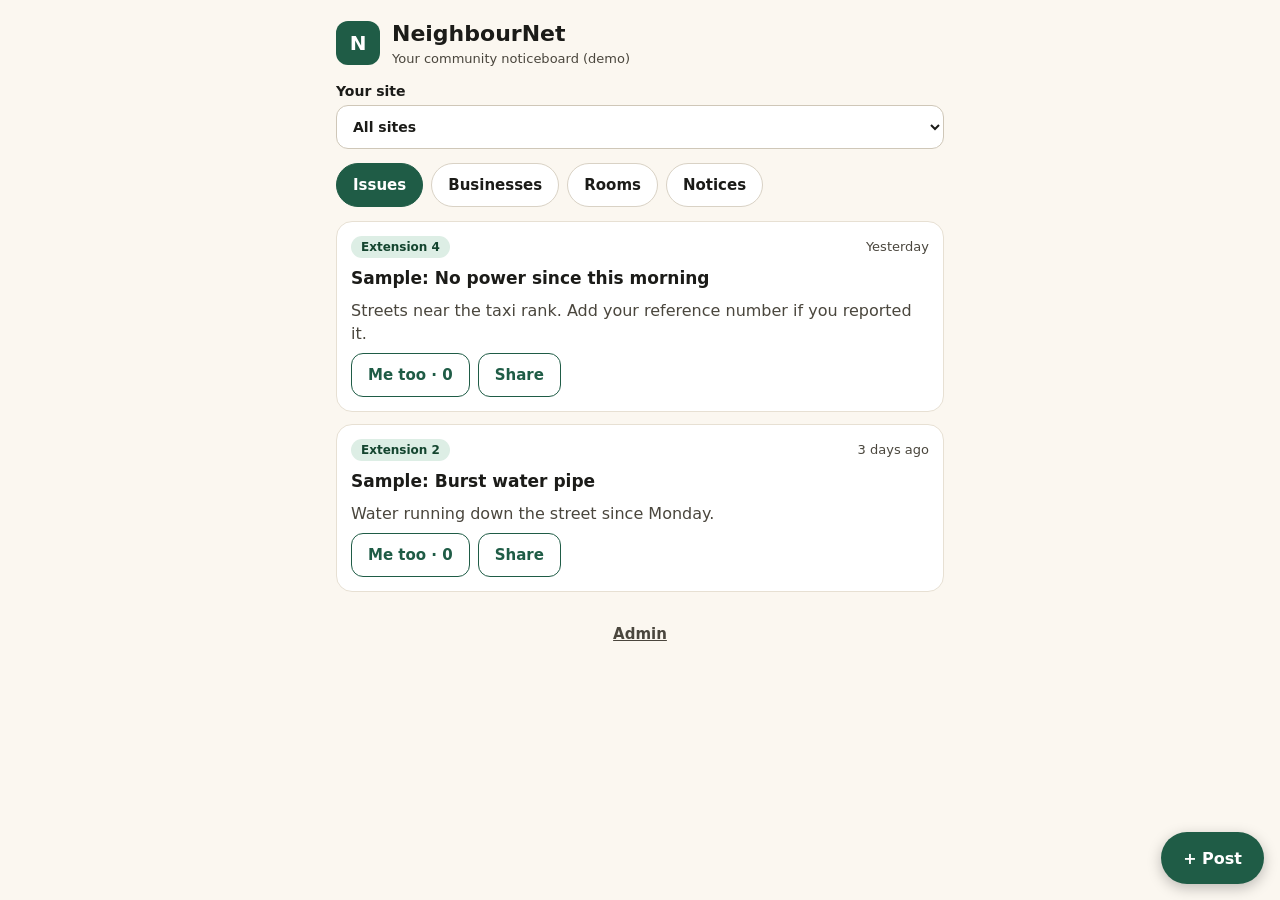
==== noticeboard/index.html @ 788dbaa1 "Update index.html" ====
<!doctype html>
<html lang="en">
<head>
<meta charset="utf-8">
<meta name="viewport" content="width=device-width, initial-scale=1">
<meta name="theme-color" content="#1F5C46">
<title>NeighbourNet (demo)</title>
<link rel="stylesheet" href="style.css">
<script src="app.js" defer></script>
</head>
<body>
<header>
  <div class="brand"><span class="logo" aria-hidden="true">N</span><div><h1>NeighbourNet</h1><p>Your community noticeboard (demo)</p></div></div>
  <label class="site">Your site
    <select id="site"></select>
  </label>
</header>
<nav id="cats" aria-label="Categories"></nav>
<main id="list" aria-live="polite"></main>
<button id="newPost" class="fab" type="button">+ Post</button>

<dialog id="dlg">
  <form id="form">
    <h2>New post</h2>
    <label>Category <select id="fCat" required></select></label>
    <label>Site <select id="fSite" required></select></label>
    <label>Title <input id="fTitle" maxlength="80" required></label>
    <label>Details <textarea id="fDetails" maxlength="400" rows="4" required></textarea></label>
    <label>WhatsApp or phone number (optional) <input id="fContact" type="tel" inputmode="tel" maxlength="20"></label>
    <p class="hint">Your post shows after the admin approves it.</p>
    <div class="actions"><button type="button" id="cancel" class="btn2">Cancel</button><button class="btn">Send post</button></div>
  </form>
</dialog>

<footer><button id="adminBtn" type="button" class="link">Admin</button></footer>
<div id="toast" role="status"></div>
</body>
</html>
---- noticeboard/style.css ----
:root{--green:#1F5C46;--cream:#FBF7F0;--amber:#E8A33D;--ink:#1B1B18;--mute:#4A463D;--line:#E7E0D3}
*{box-sizing:border-box}
body{margin:0;background:var(--cream);color:var(--ink);font:16px/1.45 system-ui,-apple-system,"Segoe UI",Roboto,sans-serif;padding-bottom:96px}
header,nav,main,footer{max-width:640px;margin:0 auto;padding:0 16px}
header{padding-top:18px;display:flex;flex-direction:column;gap:12px}
.brand{display:flex;gap:12px;align-items:center}
.logo{width:44px;height:44px;border-radius:12px;background:var(--green);color:#fff;font-weight:700;font-size:20px;display:grid;place-items:center;flex:none}
h1{margin:0;font-size:22px}h2{margin:0 0 4px;font-size:18px}
.brand p{margin:0;font-size:13px;color:var(--mute)}
label{display:flex;flex-direction:column;gap:4px;font-size:14px;font-weight:600}
select,input,textarea{font:inherit;padding:10px 12px;min-height:44px;border:1px solid #CFC7B8;border-radius:12px;background:#fff;color:var(--ink)}
nav{display:flex;gap:8px;flex-wrap:wrap;padding-top:14px;padding-bottom:6px}
.chip{border:1px solid #D9D2C5;background:#fff;border-radius:999px;padding:0 16px;min-height:44px;font:600 15px system-ui,sans-serif;color:var(--ink);cursor:pointer}
.chip[aria-pressed=true]{background:var(--green);border-color:var(--green);color:#fff}
main{display:flex;flex-direction:column;gap:12px;padding-top:8px}
.card{background:#fff;border:1px solid var(--line);border-radius:16px;padding:14px;display:flex;flex-direction:column;gap:8px}
.card h3{margin:0;font-size:17px}.card p{margin:0;color:var(--mute);white-space:pre-line}
.row{display:flex;gap:8px;flex-wrap:wrap;align-items:center}
.tag{font:600 12px system-ui,sans-serif;padding:4px 10px;border-radius:999px;background:#DDEEE5;color:#14452F}
.tag.pend{background:#FCEBC8;color:#6B3F00}
.when{font-size:13px;color:var(--mute);margin-left:auto}
.btn,.btn2,.link{font:600 15px system-ui,sans-serif;min-height:44px;border-radius:12px;padding:0 16px;cursor:pointer;text-decoration:none;display:inline-flex;align-items:center;justify-content:center}
.btn{background:var(--green);color:#fff;border:0}
.btn2{background:#fff;color:var(--green);border:1.5px solid var(--green)}
.btn2.bad{color:#8A2A14;border-color:#8A2A14}
.link{background:none;border:0;color:var(--mute);text-decoration:underline}
.empty{text-align:center;color:var(--mute);padding:32px 8px}
.fab{position:fixed;right:16px;bottom:16px;min-height:52px;padding:0 22px;border-radius:26px;background:var(--green);color:#fff;border:0;font:700 16px system-ui,sans-serif;box-shadow:0 4px 14px rgba(0,0,0,.25);cursor:pointer}
dialog{border:0;border-radius:18px;padding:18px;width:min(92vw,460px);background:var(--cream)}
dialog::backdrop{background:rgba(0,0,0,.45)}
form{display:flex;flex-direction:column;gap:12px}
.hint{margin:0;font-size:13px;color:var(--mute)}
.actions{display:flex;gap:8px;justify-content:flex-end}
footer{text-align:center;padding-top:20px}
#toast{position:fixed;left:50%;bottom:84px;transform:translateX(-50%);background:var(--ink);color:#fff;padding:10px 16px;border-radius:12px;font-size:14px;opacity:0;pointer-events:none;transition:opacity .2s;max-width:90vw}
#toast.show{opacity:1}
:focus-visible{outline:3px solid var(--amber);outline-offset:2px}
@media (prefers-reduced-motion:reduce){#toast{transition:none}}
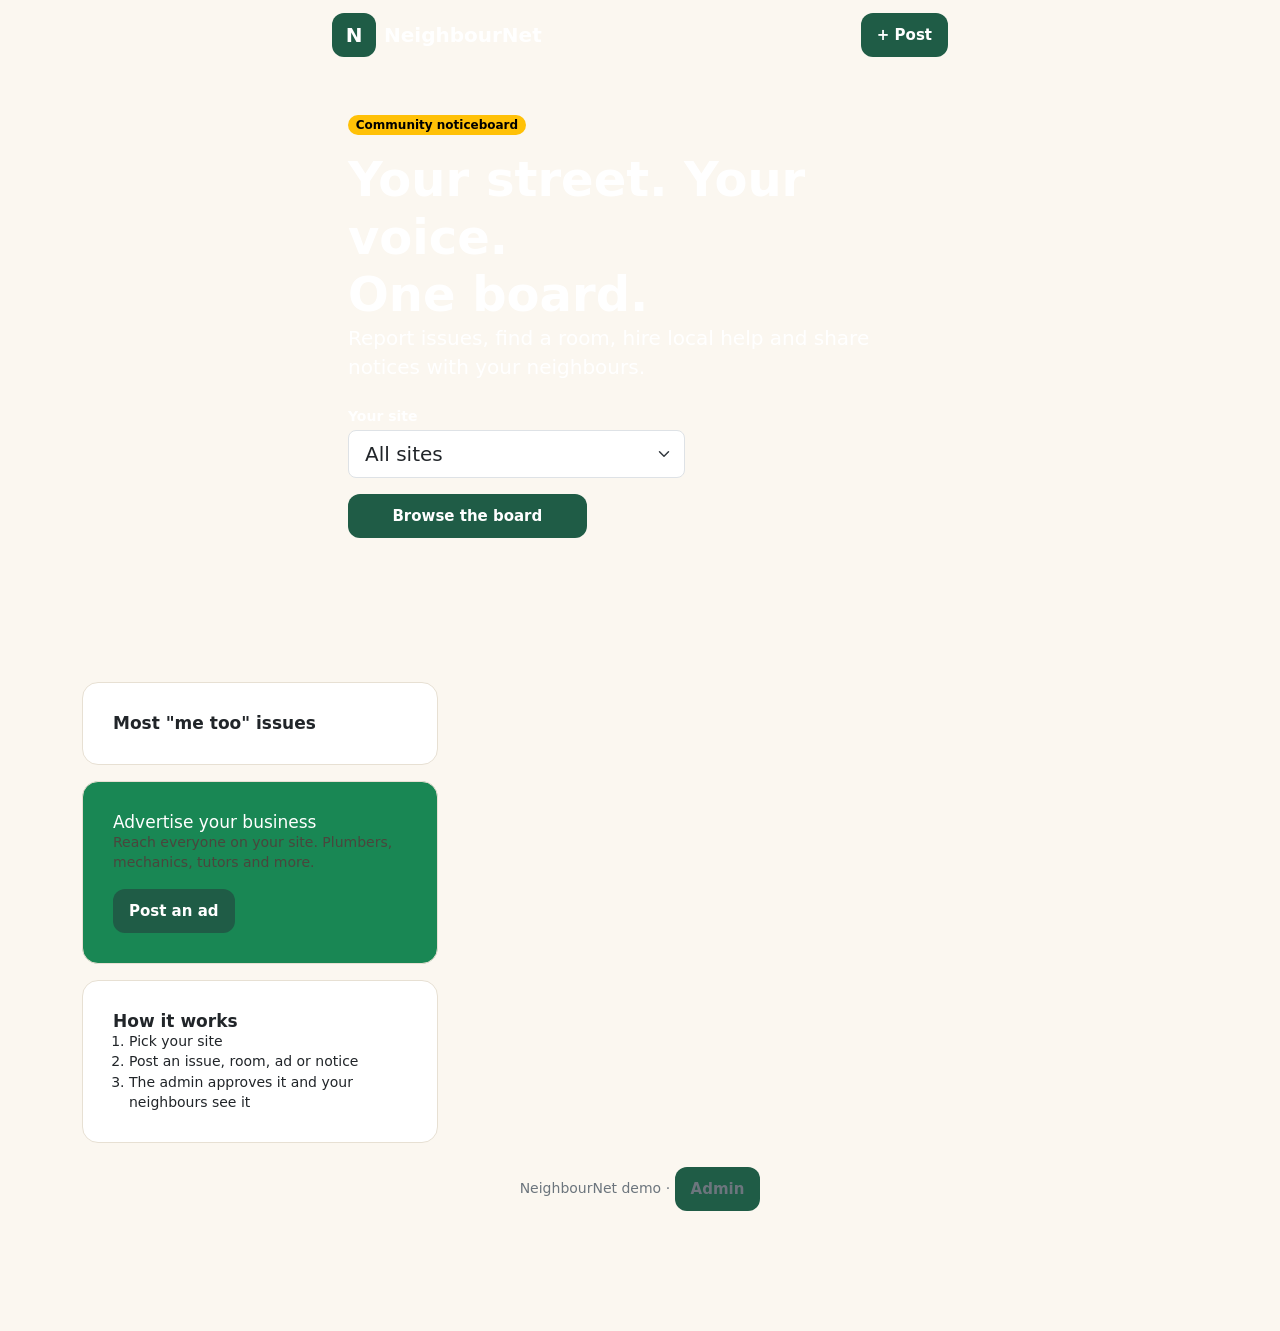
==== commit 32fc9f52: "Update index.html" ====
--- a/noticeboard/index.html
+++ b/noticeboard/index.html
@@ -5,35 +5,52 @@
 <meta name="viewport" content="width=device-width, initial-scale=1">
 <meta name="theme-color" content="#1F5C46">
 <title>NeighbourNet (demo)</title>
+<link rel="stylesheet" href="https://cdn.jsdelivr.net/npm/bootstrap@5.3.3/dist/css/bootstrap.min.css">
 <link rel="stylesheet" href="style.css">
 <script src="app.js" defer></script>
 </head>
 <body>
-<header>
-  <div class="brand"><span class="logo" aria-hidden="true">N</span><div><h1>NeighbourNet</h1><p>Your community noticeboard (demo)</p></div></div>
-  <label class="site">Your site
-    <select id="site"></select>
-  </label>
-</header>
-<nav id="cats" aria-label="Categories"></nav>
-<main id="list" aria-live="polite"></main>
-<button id="newPost" class="fab" type="button">+ Post</button>
+<nav class="navbar nn-nav"><div class="container">
+  <a class="navbar-brand d-flex align-items-center gap-2 text-white" href="#"><span class="logo" aria-hidden="true">N</span><span class="fw-bold">NeighbourNet</span></a>
+  <button type="button" class="btn btn-warning fw-semibold js-post">+ Post</button>
+</div></nav>
+
+<header class="hero text-white"><div class="container pt-4 pb-5">
+  <span class="badge rounded-pill text-bg-warning mb-3">Community noticeboard</span>
+  <h1 class="display-5 fw-bold">Your street. Your voice.<br>One board.</h1>
+  <p class="lead mb-4">Report issues, find a room, hire local help and share notices with your neighbours.</p>
+  <div class="row g-2 align-items-end nn-pick">
+    <div class="col-12 col-sm-7"><label for="site" class="form-label small mb-1">Your site</label><select id="site" class="form-select form-select-lg"></select></div>
+    <div class="col-12 col-sm-5"><a href="#board" class="btn btn-light btn-lg w-100">Browse the board</a></div>
+  </div>
+</div></header>
+
+<main class="container nn-main">
+  <section aria-label="Overview"><div class="row g-3" id="stats"></div></section>
+  <div class="row g-4 mt-1" id="board">
+    <div class="col-lg-8"><h2 id="feedTitle" class="h5 fw-bold mb-3"></h2><div id="list" class="d-grid gap-3" aria-live="polite"></div></div>
+    <aside class="col-lg-4 d-grid gap-3 align-content-start">
+      <div class="card nn-card"><div class="card-body"><h3 class="h6 fw-bold">Most "me too" issues</h3><ol id="top" class="list-unstyled mb-0 d-grid gap-2"></ol></div></div>
+      <div class="card text-bg-success"><div class="card-body"><h3 class="h6">Advertise your business</h3><p class="small mb-3">Reach everyone on your site. Plumbers, mechanics, tutors and more.</p><button type="button" class="btn btn-warning fw-semibold" id="adBtn">Post an ad</button></div></div>
+      <div class="card nn-card"><div class="card-body"><h3 class="h6 fw-bold">How it works</h3><ol class="small ps-3 mb-0"><li>Pick your site</li><li>Post an issue, room, ad or notice</li><li>The admin approves it and your neighbours see it</li></ol></div></div>
+    </aside>
+  </div>
+</main>
 
 <dialog id="dlg">
-  <form id="form">
-    <h2>New post</h2>
-    <label>Category <select id="fCat" required></select></label>
-    <label>Site <select id="fSite" required></select></label>
-    <label>Title <input id="fTitle" maxlength="80" required></label>
-    <label>Details <textarea id="fDetails" maxlength="400" rows="4" required></textarea></label>
-    <label>WhatsApp or phone number (optional) <input id="fContact" type="tel" inputmode="tel" maxlength="20"></label>
-    <p class="hint">Your post shows after the admin approves it.</p>
-    <div class="actions"><button type="button" id="cancel" class="btn2">Cancel</button><button class="btn">Send post</button></div>
+  <form id="form" class="d-grid gap-3">
+    <h2 class="h5 fw-bold mb-0">New post</h2>
+    <div><label class="form-label" for="fCat">Category</label><select id="fCat" class="form-select" required></select></div>
+    <div><label class="form-label" for="fSite">Site</label><select id="fSite" class="form-select" required></select></div>
+    <div><label class="form-label" for="fTitle">Title</label><input id="fTitle" class="form-control" maxlength="80" required></div>
+    <div><label class="form-label" for="fDetails">Details</label><textarea id="fDetails" class="form-control" maxlength="400" rows="4" required></textarea></div>
+    <div><label class="form-label" for="fContact">WhatsApp or phone (optional)</label><input id="fContact" class="form-control" type="tel" inputmode="tel" maxlength="20"></div>
+    <p class="small text-secondary mb-0">Your post shows after the admin approves it.</p>
+    <div class="d-flex gap-2 justify-content-end"><button type="button" id="cancel" class="btn btn-outline-secondary">Cancel</button><button class="btn btn-success">Send post</button></div>
   </form>
 </dialog>
 
-<footer><button id="adminBtn" type="button" class="link">Admin</button></footer>
+<footer class="container py-4 text-center small text-secondary">NeighbourNet demo &middot; <button id="adminBtn" type="button" class="btn btn-link btn-sm text-secondary">Admin</button></footer>
 <div id="toast" role="status"></div>
 </body>
 </html>
-
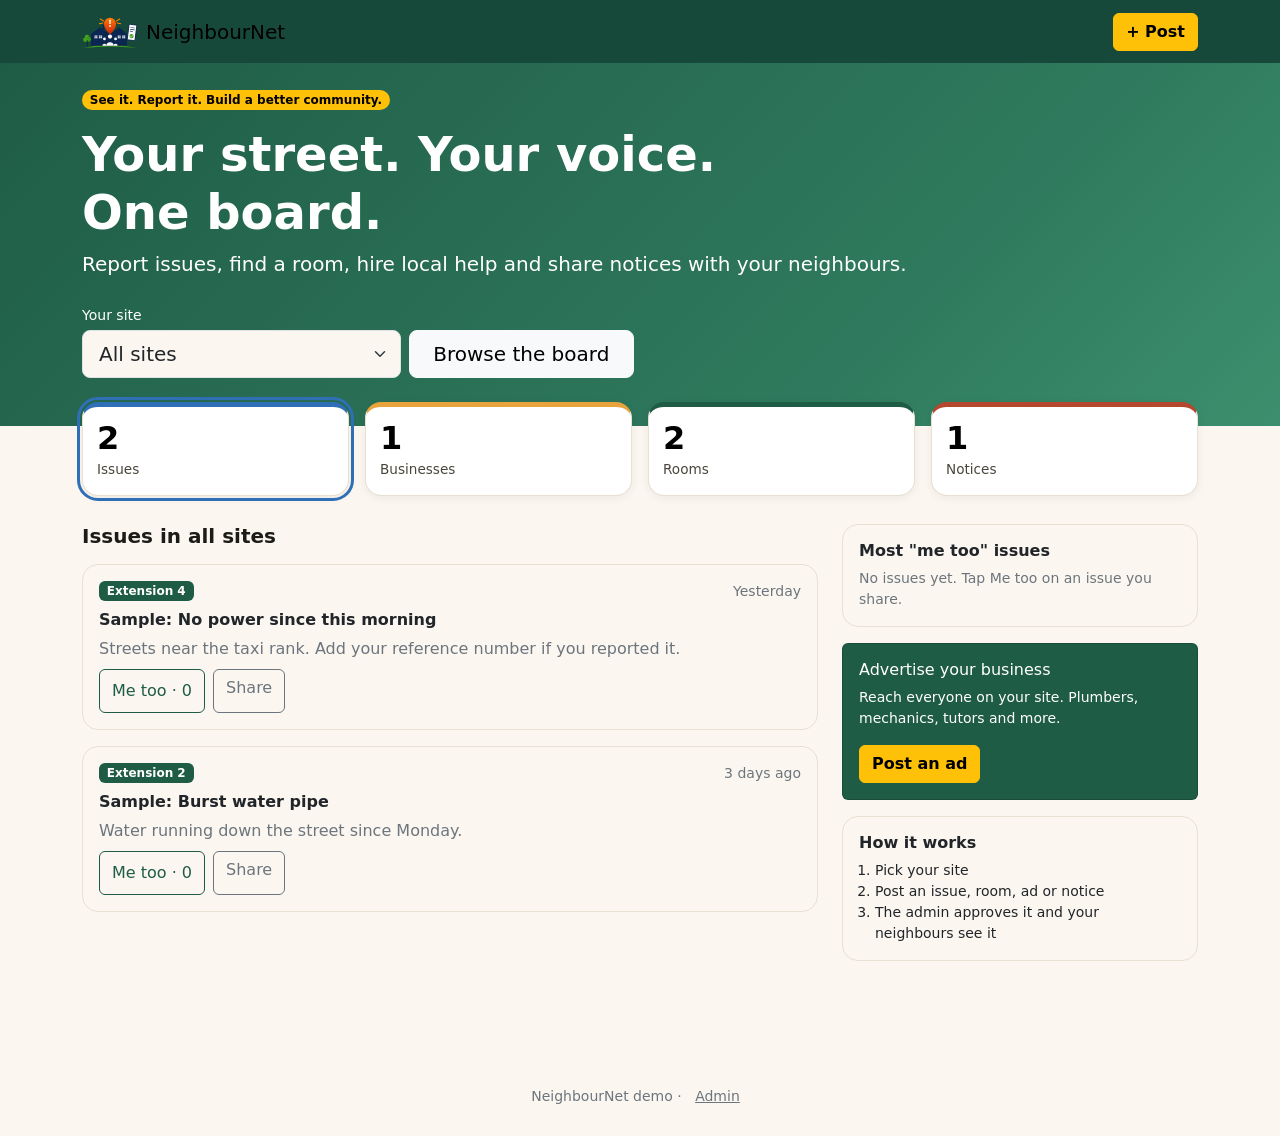
==== commit cc9ef926: "Update index.html" ====
--- a/noticeboard/index.html
+++ b/noticeboard/index.html
@@ -6,17 +6,18 @@
 <meta name="theme-color" content="#1F5C46">
 <title>NeighbourNet (demo)</title>
 <link rel="stylesheet" href="https://cdn.jsdelivr.net/npm/bootstrap@5.3.3/dist/css/bootstrap.min.css">
+<link rel="icon" href="logo-mark.svg" type="image/svg+xml">
 <link rel="stylesheet" href="style.css">
 <script src="app.js" defer></script>
 </head>
 <body>
 <nav class="navbar nn-nav"><div class="container">
-  <a class="navbar-brand d-flex align-items-center gap-2 text-white" href="#"><span class="logo" aria-hidden="true">N</span><span class="fw-bold">NeighbourNet</span></a>
+  <a class="navbar-brand d-flex align-items-center gap-2" href="#"><img src="logo-mark.svg" alt="" width="56" height="37"><span class="brand-word"><span class="n1">Neighbour</span><span class="n2">Net</span></span></a>
   <button type="button" class="btn btn-warning fw-semibold js-post">+ Post</button>
 </div></nav>
 
 <header class="hero text-white"><div class="container pt-4 pb-5">
-  <span class="badge rounded-pill text-bg-warning mb-3">Community noticeboard</span>
+  <span class="badge rounded-pill text-bg-warning mb-3">See it. Report it. Build a better community.</span>
   <h1 class="display-5 fw-bold">Your street. Your voice.<br>One board.</h1>
   <p class="lead mb-4">Report issues, find a room, hire local help and share notices with your neighbours.</p>
   <div class="row g-2 align-items-end nn-pick">
--- a/noticeboard/style.css
+++ b/noticeboard/style.css
@@ -1,39 +1,24 @@
-:root{--green:#1F5C46;--cream:#FBF7F0;--amber:#E8A33D;--ink:#1B1B18;--mute:#4A463D;--line:#E7E0D3}
-*{box-sizing:border-box}
-body{margin:0;background:var(--cream);color:var(--ink);font:16px/1.45 system-ui,-apple-system,"Segoe UI",Roboto,sans-serif;padding-bottom:96px}
-header,nav,main,footer{max-width:640px;margin:0 auto;padding:0 16px}
-header{padding-top:18px;display:flex;flex-direction:column;gap:12px}
-.brand{display:flex;gap:12px;align-items:center}
-.logo{width:44px;height:44px;border-radius:12px;background:var(--green);color:#fff;font-weight:700;font-size:20px;display:grid;place-items:center;flex:none}
-h1{margin:0;font-size:22px}h2{margin:0 0 4px;font-size:18px}
-.brand p{margin:0;font-size:13px;color:var(--mute)}
-label{display:flex;flex-direction:column;gap:4px;font-size:14px;font-weight:600}
-select,input,textarea{font:inherit;padding:10px 12px;min-height:44px;border:1px solid #CFC7B8;border-radius:12px;background:#fff;color:var(--ink)}
-nav{display:flex;gap:8px;flex-wrap:wrap;padding-top:14px;padding-bottom:6px}
-.chip{border:1px solid #D9D2C5;background:#fff;border-radius:999px;padding:0 16px;min-height:44px;font:600 15px system-ui,sans-serif;color:var(--ink);cursor:pointer}
-.chip[aria-pressed=true]{background:var(--green);border-color:var(--green);color:#fff}
-main{display:flex;flex-direction:column;gap:12px;padding-top:8px}
-.card{background:#fff;border:1px solid var(--line);border-radius:16px;padding:14px;display:flex;flex-direction:column;gap:8px}
-.card h3{margin:0;font-size:17px}.card p{margin:0;color:var(--mute);white-space:pre-line}
-.row{display:flex;gap:8px;flex-wrap:wrap;align-items:center}
-.tag{font:600 12px system-ui,sans-serif;padding:4px 10px;border-radius:999px;background:#DDEEE5;color:#14452F}
-.tag.pend{background:#FCEBC8;color:#6B3F00}
-.when{font-size:13px;color:var(--mute);margin-left:auto}
-.btn,.btn2,.link{font:600 15px system-ui,sans-serif;min-height:44px;border-radius:12px;padding:0 16px;cursor:pointer;text-decoration:none;display:inline-flex;align-items:center;justify-content:center}
-.btn{background:var(--green);color:#fff;border:0}
-.btn2{background:#fff;color:var(--green);border:1.5px solid var(--green)}
-.btn2.bad{color:#8A2A14;border-color:#8A2A14}
-.link{background:none;border:0;color:var(--mute);text-decoration:underline}
-.empty{text-align:center;color:var(--mute);padding:32px 8px}
-.fab{position:fixed;right:16px;bottom:16px;min-height:52px;padding:0 22px;border-radius:26px;background:var(--green);color:#fff;border:0;font:700 16px system-ui,sans-serif;box-shadow:0 4px 14px rgba(0,0,0,.25);cursor:pointer}
-dialog{border:0;border-radius:18px;padding:18px;width:min(92vw,460px);background:var(--cream)}
+:root{--bs-success:#1F5C46;--bs-success-rgb:31,92,70;--bs-body-bg:#FBF7F0;--bs-body-font-family:system-ui,-apple-system,"Segoe UI",Roboto,sans-serif}
+body{background:#FBF7F0;color:#1B1B18}
+.btn-success,.btn-outline-success{--bs-btn-hover-bg:#17493a;--bs-btn-hover-border-color:#17493a;--bs-btn-active-bg:#17493a}
+.btn-success{--bs-btn-bg:#1F5C46;--bs-btn-border-color:#1F5C46}
+.btn-outline-success{--bs-btn-color:#1F5C46;--bs-btn-border-color:#1F5C46;--bs-btn-hover-color:#fff}
+.nn-nav{background:#17493a}
+.logo{width:36px;height:36px;border-radius:10px;background:#E8A33D;color:#1B1B18;font-weight:700;display:grid;place-items:center}
+.hero{background:linear-gradient(135deg,#1F5C46,#2F7A5E 70%,#3C8F6E)}
+.nn-pick{max-width:560px}
+.nn-main{margin-top:-40px;padding-bottom:96px}
+.stat{text-align:left;border:1px solid #E7E0D3;border-top:5px solid var(--c);border-radius:16px;background:#fff;padding:14px;width:100%;min-height:44px;cursor:pointer;box-shadow:0 2px 10px rgba(0,0,0,.06)}
+.stat[aria-pressed=true]{outline:3px solid var(--c);outline-offset:2px}
+.stat b{display:block;font-size:2rem;line-height:1.1}
+.stat span{font-size:.85rem;color:#4A463D}
+.nn-card{border-radius:16px;border-color:#E7E0D3}
+.nn-card .btn{min-height:44px}
+.pre{white-space:pre-line}
+.tops button{background:none;border:0;padding:0;text-align:left;color:#1B1B18}
+dialog{border:0;border-radius:18px;padding:18px;width:min(92vw,460px);background:#FBF7F0}
 dialog::backdrop{background:rgba(0,0,0,.45)}
-form{display:flex;flex-direction:column;gap:12px}
-.hint{margin:0;font-size:13px;color:var(--mute)}
-.actions{display:flex;gap:8px;justify-content:flex-end}
-footer{text-align:center;padding-top:20px}
-#toast{position:fixed;left:50%;bottom:84px;transform:translateX(-50%);background:var(--ink);color:#fff;padding:10px 16px;border-radius:12px;font-size:14px;opacity:0;pointer-events:none;transition:opacity .2s;max-width:90vw}
+#toast{position:fixed;left:50%;bottom:24px;transform:translateX(-50%);background:#1B1B18;color:#fff;padding:10px 16px;border-radius:12px;font-size:14px;opacity:0;pointer-events:none;transition:opacity .2s;max-width:90vw;z-index:2000}
 #toast.show{opacity:1}
-:focus-visible{outline:3px solid var(--amber);outline-offset:2px}
+:focus-visible{outline:3px solid #E8A33D;outline-offset:2px}
 @media (prefers-reduced-motion:reduce){#toast{transition:none}}
-
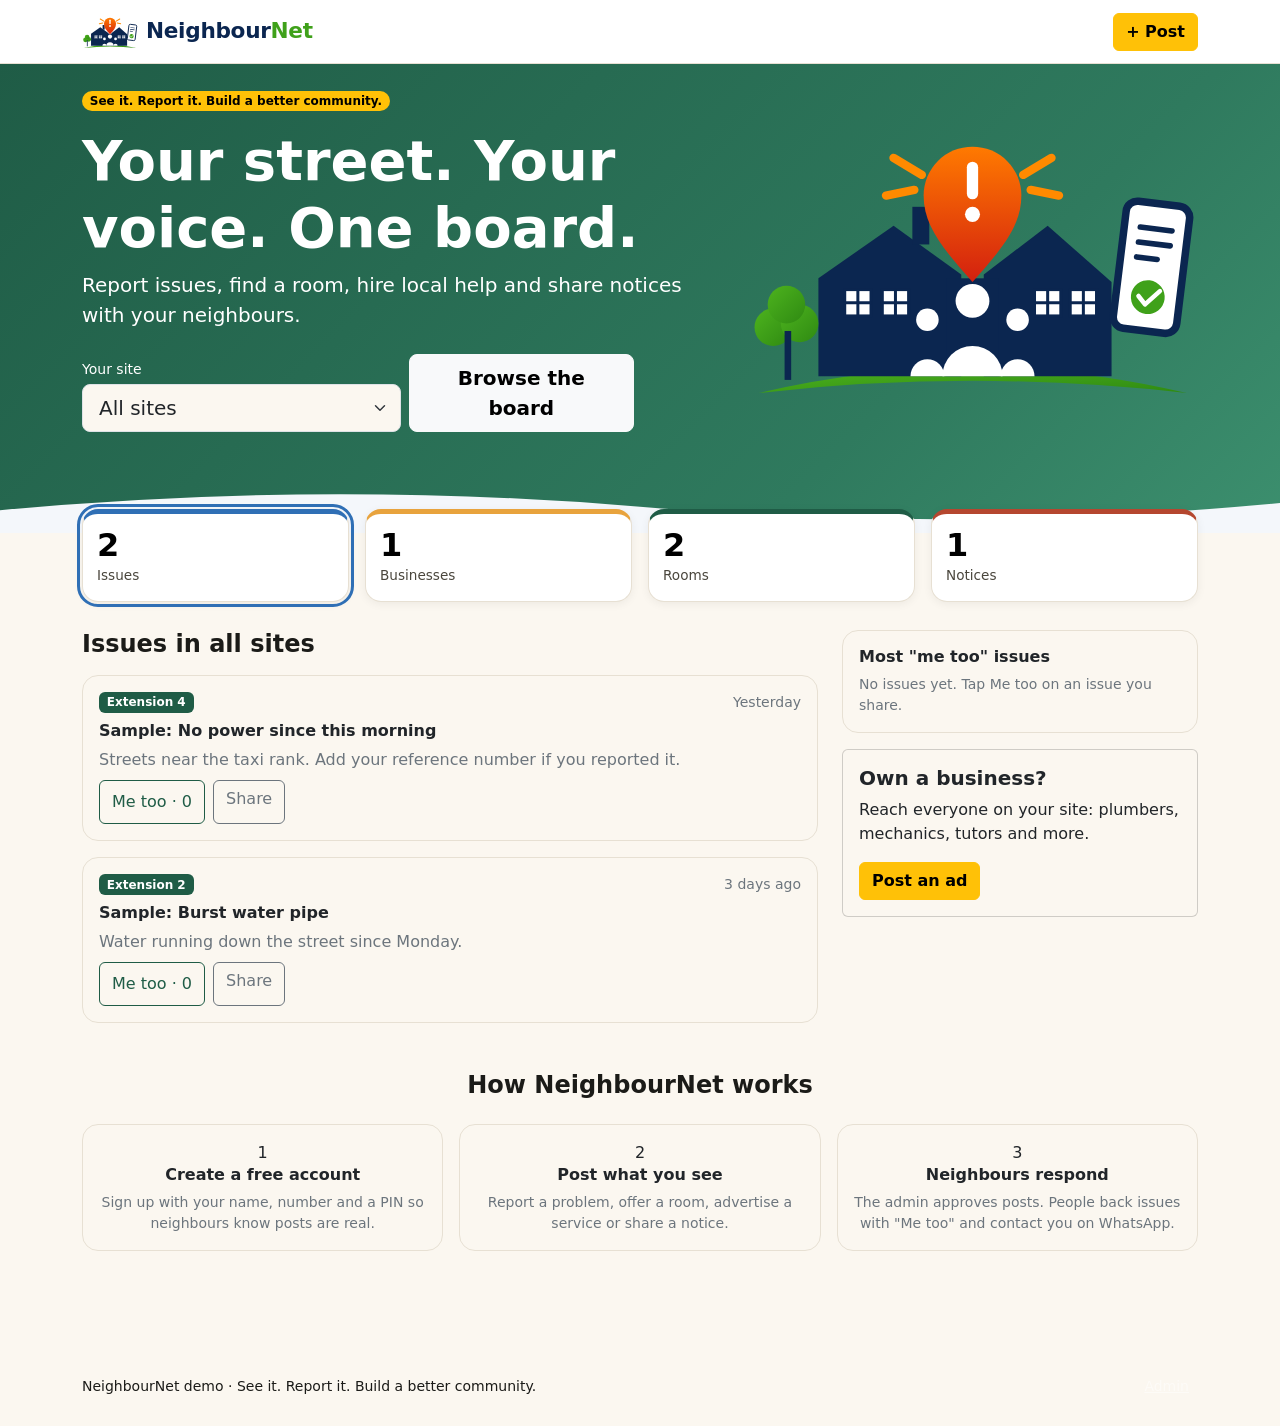
==== commit 36b4a404: "Update index.html" ====
--- a/noticeboard/index.html
+++ b/noticeboard/index.html
@@ -3,7 +3,7 @@
 <head>
 <meta charset="utf-8">
 <meta name="viewport" content="width=device-width, initial-scale=1">
-<meta name="theme-color" content="#1F5C46">
+<meta name="theme-color" content="#0B2650">
 <title>NeighbourNet (demo)</title>
 <link rel="stylesheet" href="https://cdn.jsdelivr.net/npm/bootstrap@5.3.3/dist/css/bootstrap.min.css">
 <link rel="icon" href="logo-mark.svg" type="image/svg+xml">
@@ -11,32 +11,60 @@
 <script src="app.js" defer></script>
 </head>
 <body>
-<nav class="navbar nn-nav"><div class="container">
+<nav class="navbar nn-nav sticky-top"><div class="container">
   <a class="navbar-brand d-flex align-items-center gap-2" href="#"><img src="logo-mark.svg" alt="" width="56" height="37"><span class="brand-word"><span class="n1">Neighbour</span><span class="n2">Net</span></span></a>
-  <button type="button" class="btn btn-warning fw-semibold js-post">+ Post</button>
+  <div class="d-flex align-items-center gap-2"><span id="navUser" class="d-flex align-items-center gap-2"></span><button type="button" class="btn btn-warning fw-semibold js-post">+ Post</button></div>
 </div></nav>
 
-<header class="hero text-white"><div class="container pt-4 pb-5">
-  <span class="badge rounded-pill text-bg-warning mb-3">See it. Report it. Build a better community.</span>
-  <h1 class="display-5 fw-bold">Your street. Your voice.<br>One board.</h1>
-  <p class="lead mb-4">Report issues, find a room, hire local help and share notices with your neighbours.</p>
-  <div class="row g-2 align-items-end nn-pick">
-    <div class="col-12 col-sm-7"><label for="site" class="form-label small mb-1">Your site</label><select id="site" class="form-select form-select-lg"></select></div>
-    <div class="col-12 col-sm-5"><a href="#board" class="btn btn-light btn-lg w-100">Browse the board</a></div>
+<header class="hero text-white"><div class="container pt-4 pb-5"><div class="row align-items-center g-4">
+  <div class="col-lg-7">
+    <span class="badge rounded-pill text-bg-warning mb-3">See it. Report it. Build a better community.</span>
+    <h1 class="display-4 fw-bold">Your street. Your voice. <span class="accent">One board.</span></h1>
+    <p class="lead mb-4">Report issues, find a room, hire local help and share notices with your neighbours.</p>
+    <div class="row g-2 align-items-end nn-pick">
+      <div class="col-12 col-sm-7"><label for="site" class="form-label small mb-1">Your site</label><select id="site" class="form-select form-select-lg"></select></div>
+      <div class="col-12 col-sm-5"><a href="#board" class="btn btn-light btn-lg w-100 fw-semibold">Browse the board</a></div>
+    </div>
   </div>
-</div></header>
+  <div class="col-lg-5 d-none d-lg-block"><div class="hero-card"><img src="logo-mark.svg" alt="" class="w-100"></div></div>
+</div></div>
+<svg class="wave" viewBox="0 0 1440 60" preserveAspectRatio="none" aria-hidden="true"><path d="M0 34Q360 0 720 30T1440 26V60H0Z" fill="#F4F7FB"/></svg>
+</header>
 
 <main class="container nn-main">
   <section aria-label="Overview"><div class="row g-3" id="stats"></div></section>
   <div class="row g-4 mt-1" id="board">
-    <div class="col-lg-8"><h2 id="feedTitle" class="h5 fw-bold mb-3"></h2><div id="list" class="d-grid gap-3" aria-live="polite"></div></div>
+    <div class="col-lg-8"><h2 id="feedTitle" class="h4 fw-bold mb-3"></h2><div id="list" class="d-grid gap-3" aria-live="polite"></div></div>
     <aside class="col-lg-4 d-grid gap-3 align-content-start">
       <div class="card nn-card"><div class="card-body"><h3 class="h6 fw-bold">Most "me too" issues</h3><ol id="top" class="list-unstyled mb-0 d-grid gap-2"></ol></div></div>
-      <div class="card text-bg-success"><div class="card-body"><h3 class="h6">Advertise your business</h3><p class="small mb-3">Reach everyone on your site. Plumbers, mechanics, tutors and more.</p><button type="button" class="btn btn-warning fw-semibold" id="adBtn">Post an ad</button></div></div>
-      <div class="card nn-card"><div class="card-body"><h3 class="h6 fw-bold">How it works</h3><ol class="small ps-3 mb-0"><li>Pick your site</li><li>Post an issue, room, ad or notice</li><li>The admin approves it and your neighbours see it</li></ol></div></div>
+      <div class="card ad-card"><div class="card-body"><h3 class="h5 fw-bold">Own a business?</h3><p class="mb-3">Reach everyone on your site: plumbers, mechanics, tutors and more.</p><button type="button" class="btn btn-warning fw-semibold" id="adBtn">Post an ad</button></div></div>
     </aside>
   </div>
+
+  <section class="mt-5" aria-labelledby="how"><h2 id="how" class="h4 fw-bold text-center mb-4">How NeighbourNet works</h2>
+    <div class="row g-3 text-center">
+      <div class="col-md-4"><div class="card nn-card h-100"><div class="card-body"><div class="step">1</div><h3 class="h6 fw-bold">Create a free account</h3><p class="small text-secondary mb-0">Sign up with your name, number and a PIN so neighbours know posts are real.</p></div></div></div>
+      <div class="col-md-4"><div class="card nn-card h-100"><div class="card-body"><div class="step">2</div><h3 class="h6 fw-bold">Post what you see</h3><p class="small text-secondary mb-0">Report a problem, offer a room, advertise a service or share a notice.</p></div></div></div>
+      <div class="col-md-4"><div class="card nn-card h-100"><div class="card-body"><div class="step">3</div><h3 class="h6 fw-bold">Neighbours respond</h3><p class="small text-secondary mb-0">The admin approves posts. People back issues with "Me too" and contact you on WhatsApp.</p></div></div></div>
+    </div>
+  </section>
 </main>
+
+<dialog id="authDlg">
+  <form id="authForm" class="d-grid gap-3">
+    <h2 class="h5 fw-bold mb-0" id="authTitle">Sign in to post</h2>
+    <div class="btn-group" role="group" aria-label="Account">
+      <button type="button" class="btn btn-outline-success" id="tabIn">Sign in</button>
+      <button type="button" class="btn btn-outline-success" id="tabNew">Create account</button>
+    </div>
+    <div id="nameRow"><label class="form-label" for="aName">Your name</label><input id="aName" class="form-control" maxlength="40" autocomplete="name"></div>
+    <div><label class="form-label" for="aPhone">Cell number</label><input id="aPhone" class="form-control" type="tel" inputmode="tel" maxlength="20" required autocomplete="tel"></div>
+    <div><label class="form-label" for="aPin">PIN (4 to 6 numbers)</label><input id="aPin" class="form-control" type="password" inputmode="numeric" pattern="[0-9]{4,6}" maxlength="6" required autocomplete="current-password"></div>
+    <p id="aErr" class="small text-danger mb-0" role="alert"></p>
+    <p class="small text-secondary mb-0">Demo only: accounts are saved on this device. Real accounts come with Firebase.</p>
+    <div class="d-flex gap-2 justify-content-end"><button type="button" id="authCancel" class="btn btn-outline-secondary">Cancel</button><button class="btn btn-success" id="authGo">Sign in</button></div>
+  </form>
+</dialog>
 
 <dialog id="dlg">
   <form id="form" class="d-grid gap-3">
@@ -51,7 +79,7 @@
   </form>
 </dialog>
 
-<footer class="container py-4 text-center small text-secondary">NeighbourNet demo &middot; <button id="adminBtn" type="button" class="btn btn-link btn-sm text-secondary">Admin</button></footer>
+<footer class="nn-foot"><div class="container py-4 d-flex flex-wrap gap-2 justify-content-between align-items-center small"><span>NeighbourNet demo &middot; See it. Report it. Build a better community.</span><button id="adminBtn" type="button" class="btn btn-link btn-sm text-white-50">Admin</button></div></footer>
 <div id="toast" role="status"></div>
 </body>
 </html>
--- a/noticeboard/style.css
+++ b/noticeboard/style.css
@@ -3,7 +3,8 @@
 .btn-success,.btn-outline-success{--bs-btn-hover-bg:#17493a;--bs-btn-hover-border-color:#17493a;--bs-btn-active-bg:#17493a}
 .btn-success{--bs-btn-bg:#1F5C46;--bs-btn-border-color:#1F5C46}
 .btn-outline-success{--bs-btn-color:#1F5C46;--bs-btn-border-color:#1F5C46;--bs-btn-hover-color:#fff}
-.nn-nav{background:#17493a}
+.nn-nav{background:#fff;border-bottom:1px solid #E7E0D3}
+.brand-word{font-weight:800;font-size:1.35rem;letter-spacing:-.3px}.n1{color:#0B2650}.n2{color:#3FA11A}
 .logo{width:36px;height:36px;border-radius:10px;background:#E8A33D;color:#1B1B18;font-weight:700;display:grid;place-items:center}
 .hero{background:linear-gradient(135deg,#1F5C46,#2F7A5E 70%,#3C8F6E)}
 .nn-pick{max-width:560px}
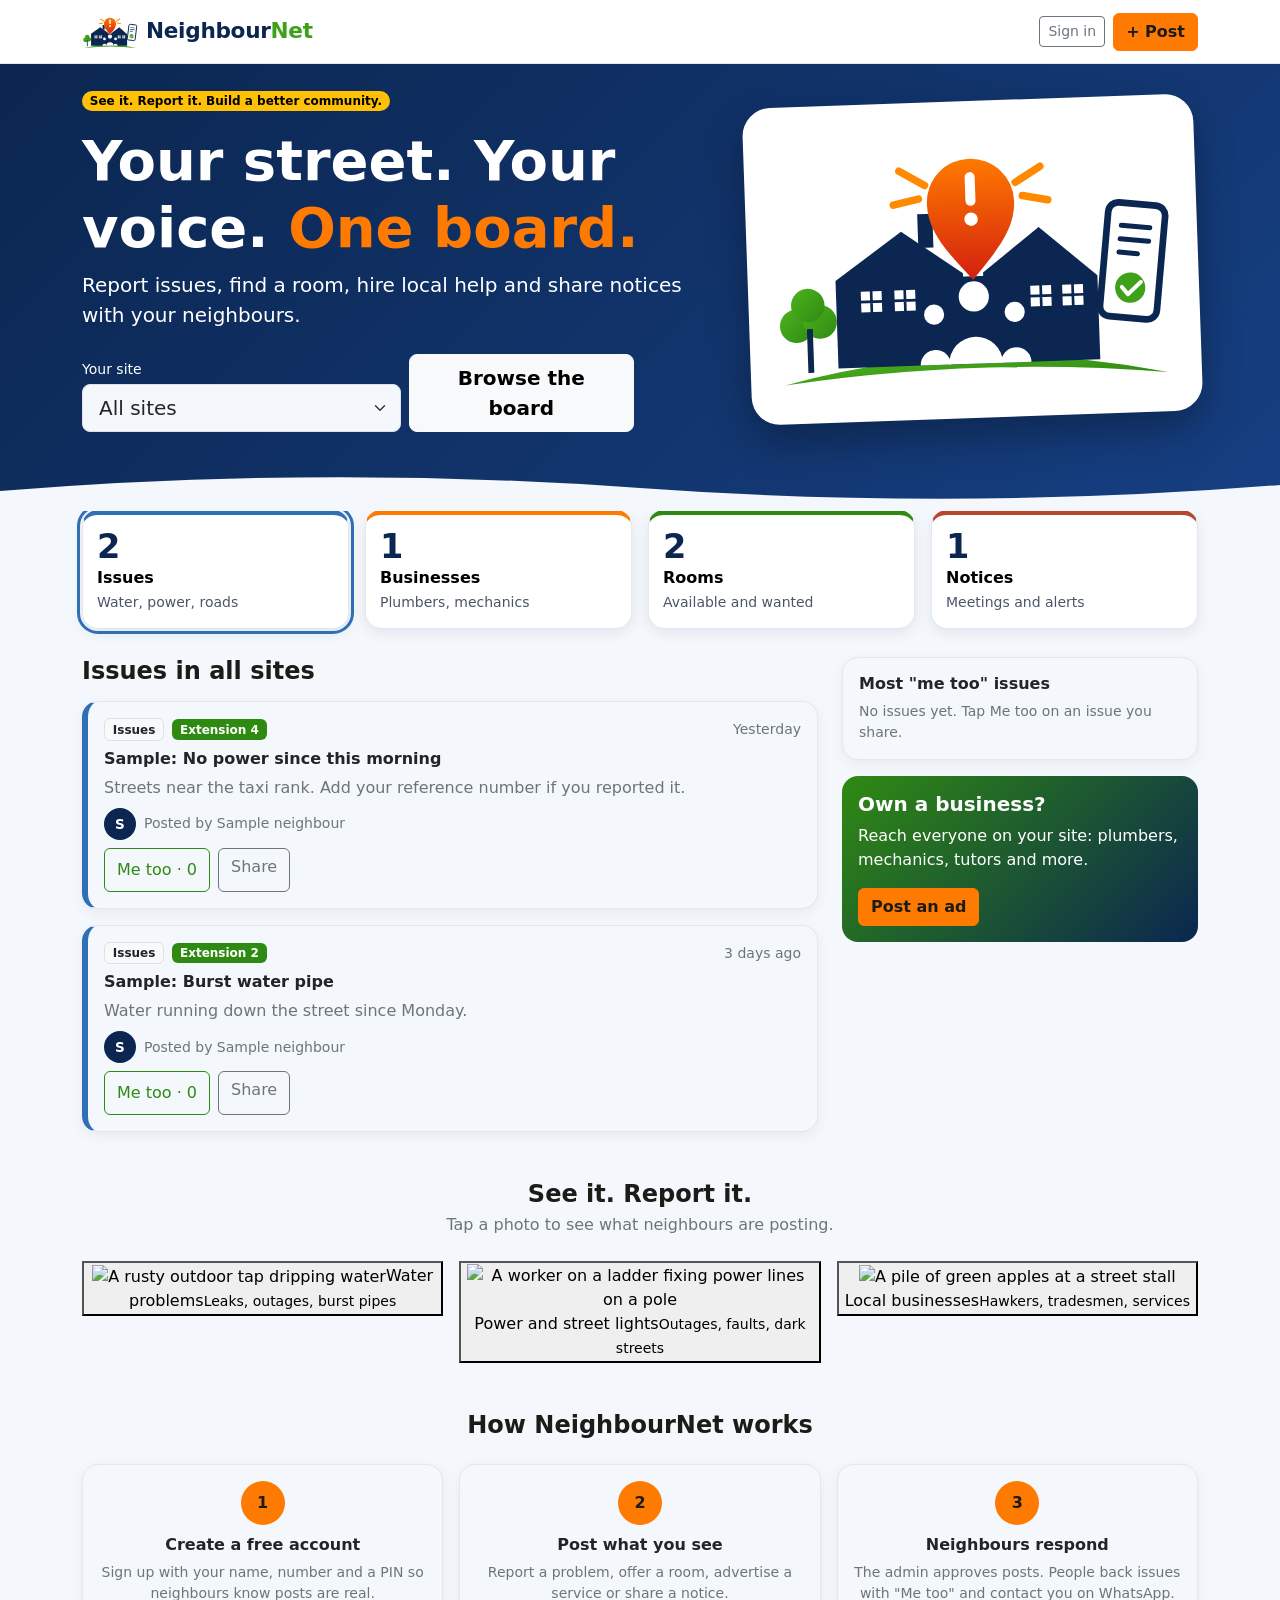
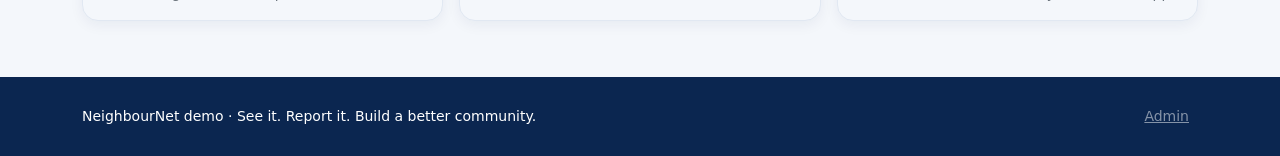
==== commit 1329fc74: "Update index.html" ====
--- a/noticeboard/index.html
+++ b/noticeboard/index.html
@@ -41,6 +41,15 @@
     </aside>
   </div>
 
+  <section class="mt-5" aria-labelledby="see"><h2 id="see" class="h4 fw-bold text-center mb-1">See it. Report it.</h2>
+    <p class="text-center text-secondary mb-4">Tap a photo to see what neighbours are posting.</p>
+    <div class="row g-3">
+      <div class="col-md-4"><button type="button" class="photo" data-cat="issue"><img src="images/water.webp" width="640" height="400" loading="lazy" alt="A rusty outdoor tap dripping water"><span>Water problems<small>Leaks, outages, burst pipes</small></span></button></div>
+      <div class="col-md-4"><button type="button" class="photo" data-cat="issue"><img src="images/power.webp" width="640" height="400" loading="lazy" alt="A worker on a ladder fixing power lines on a pole"><span>Power and street lights<small>Outages, faults, dark streets</small></span></button></div>
+      <div class="col-md-4"><button type="button" class="photo" data-cat="business"><img src="images/business.webp" width="640" height="400" loading="lazy" alt="A pile of green apples at a street stall"><span>Local businesses<small>Hawkers, tradesmen, services</small></span></button></div>
+    </div>
+  </section>
+
   <section class="mt-5" aria-labelledby="how"><h2 id="how" class="h4 fw-bold text-center mb-4">How NeighbourNet works</h2>
     <div class="row g-3 text-center">
       <div class="col-md-4"><div class="card nn-card h-100"><div class="card-body"><div class="step">1</div><h3 class="h6 fw-bold">Create a free account</h3><p class="small text-secondary mb-0">Sign up with your name, number and a PIN so neighbours know posts are real.</p></div></div></div>
--- a/noticeboard/style.css
+++ b/noticeboard/style.css
@@ -1,25 +1,33 @@
-:root{--bs-success:#1F5C46;--bs-success-rgb:31,92,70;--bs-body-bg:#FBF7F0;--bs-body-font-family:system-ui,-apple-system,"Segoe UI",Roboto,sans-serif}
-body{background:#FBF7F0;color:#1B1B18}
-.btn-success,.btn-outline-success{--bs-btn-hover-bg:#17493a;--bs-btn-hover-border-color:#17493a;--bs-btn-active-bg:#17493a}
-.btn-success{--bs-btn-bg:#1F5C46;--bs-btn-border-color:#1F5C46}
-.btn-outline-success{--bs-btn-color:#1F5C46;--bs-btn-border-color:#1F5C46;--bs-btn-hover-color:#fff}
-.nn-nav{background:#fff;border-bottom:1px solid #E7E0D3}
-.brand-word{font-weight:800;font-size:1.35rem;letter-spacing:-.3px}.n1{color:#0B2650}.n2{color:#3FA11A}
-.logo{width:36px;height:36px;border-radius:10px;background:#E8A33D;color:#1B1B18;font-weight:700;display:grid;place-items:center}
-.hero{background:linear-gradient(135deg,#1F5C46,#2F7A5E 70%,#3C8F6E)}
+:root{--navy:#0B2650;--green:#2F8A12;--orange:#FF7A00;--bs-success:#2F8A12;--bs-success-rgb:47,138,18;--bs-body-bg:#F4F7FB;--bs-body-font-family:system-ui,-apple-system,"Segoe UI",Roboto,sans-serif}
+body{background:#F4F7FB;color:#1B1B18}
+.btn-success{--bs-btn-bg:#2F8A12;--bs-btn-border-color:#2F8A12;--bs-btn-hover-bg:#26700e;--bs-btn-hover-border-color:#26700e;--bs-btn-active-bg:#26700e}
+.btn-outline-success{--bs-btn-color:#2F8A12;--bs-btn-border-color:#2F8A12;--bs-btn-hover-bg:#2F8A12;--bs-btn-hover-border-color:#2F8A12;--bs-btn-hover-color:#fff;--bs-btn-active-bg:#2F8A12}
+.btn-warning{--bs-btn-bg:#FF7A00;--bs-btn-border-color:#FF7A00;--bs-btn-color:#1B1B18;--bs-btn-hover-bg:#E86C00;--bs-btn-hover-border-color:#E86C00;--bs-btn-hover-color:#1B1B18;--bs-btn-active-bg:#E86C00;--bs-btn-active-color:#1B1B18}
+.nn-nav{background:#fff;border-bottom:1px solid #E1E8F2;z-index:1030}
+.brand-word{font-weight:800;font-size:1.35rem;letter-spacing:-.3px}.n1{color:var(--navy)}.n2{color:#3FA11A}
+.hero{position:relative;background:linear-gradient(135deg,#0B2650,#163F82);padding-bottom:30px}
+.hero .accent{color:var(--orange)}
+.hero-card{background:#fff;border-radius:28px;padding:24px;box-shadow:0 18px 40px rgba(0,0,0,.3);transform:rotate(-2deg)}
+.wave{position:absolute;left:0;right:0;bottom:-1px;width:100%;height:46px;display:block}
 .nn-pick{max-width:560px}
-.nn-main{margin-top:-40px;padding-bottom:96px}
-.stat{text-align:left;border:1px solid #E7E0D3;border-top:5px solid var(--c);border-radius:16px;background:#fff;padding:14px;width:100%;min-height:44px;cursor:pointer;box-shadow:0 2px 10px rgba(0,0,0,.06)}
+.nn-main{margin-top:-8px;padding-bottom:56px}
+.stat{text-align:left;border:1px solid #E1E8F2;border-top:5px solid var(--c);border-radius:16px;background:#fff;padding:14px;width:100%;min-height:44px;cursor:pointer;box-shadow:0 4px 14px rgba(11,38,80,.08);transition:transform .15s}
+.stat:hover{transform:translateY(-3px)}
 .stat[aria-pressed=true]{outline:3px solid var(--c);outline-offset:2px}
-.stat b{display:block;font-size:2rem;line-height:1.1}
-.stat span{font-size:.85rem;color:#4A463D}
-.nn-card{border-radius:16px;border-color:#E7E0D3}
+.stat b{display:block;font-size:2.1rem;line-height:1.1;color:var(--navy)}
+.stat span{display:block;font-weight:600}.stat small{color:#4A5568}
+.nn-card{border-radius:16px;border-color:#E1E8F2;box-shadow:0 4px 14px rgba(11,38,80,.06)}
+.post{border-left:6px solid var(--c)}
 .nn-card .btn{min-height:44px}
+.avatar{width:32px;height:32px;border-radius:50%;background:var(--navy);color:#fff;font-weight:700;font-size:.85rem;display:grid;place-items:center;flex:none}
 .pre{white-space:pre-line}
+.ad-card{border:0;border-radius:16px;background:linear-gradient(135deg,#2F8A12,#0B2650);color:#fff}
+.step{width:44px;height:44px;border-radius:50%;background:var(--orange);color:#1B1B18;font-weight:800;display:grid;place-items:center;margin:0 auto 10px}
 .tops button{background:none;border:0;padding:0;text-align:left;color:#1B1B18}
-dialog{border:0;border-radius:18px;padding:18px;width:min(92vw,460px);background:#FBF7F0}
-dialog::backdrop{background:rgba(0,0,0,.45)}
+.nn-foot{background:var(--navy);color:#fff}
+dialog{border:0;border-radius:18px;padding:18px;width:min(92vw,460px);background:#F4F7FB}
+dialog::backdrop{background:rgba(11,38,80,.55)}
 #toast{position:fixed;left:50%;bottom:24px;transform:translateX(-50%);background:#1B1B18;color:#fff;padding:10px 16px;border-radius:12px;font-size:14px;opacity:0;pointer-events:none;transition:opacity .2s;max-width:90vw;z-index:2000}
 #toast.show{opacity:1}
-:focus-visible{outline:3px solid #E8A33D;outline-offset:2px}
-@media (prefers-reduced-motion:reduce){#toast{transition:none}}
+:focus-visible{outline:3px solid var(--orange);outline-offset:2px}
+@media (prefers-reduced-motion:reduce){#toast,.stat{transition:none}.stat:hover{transform:none}}
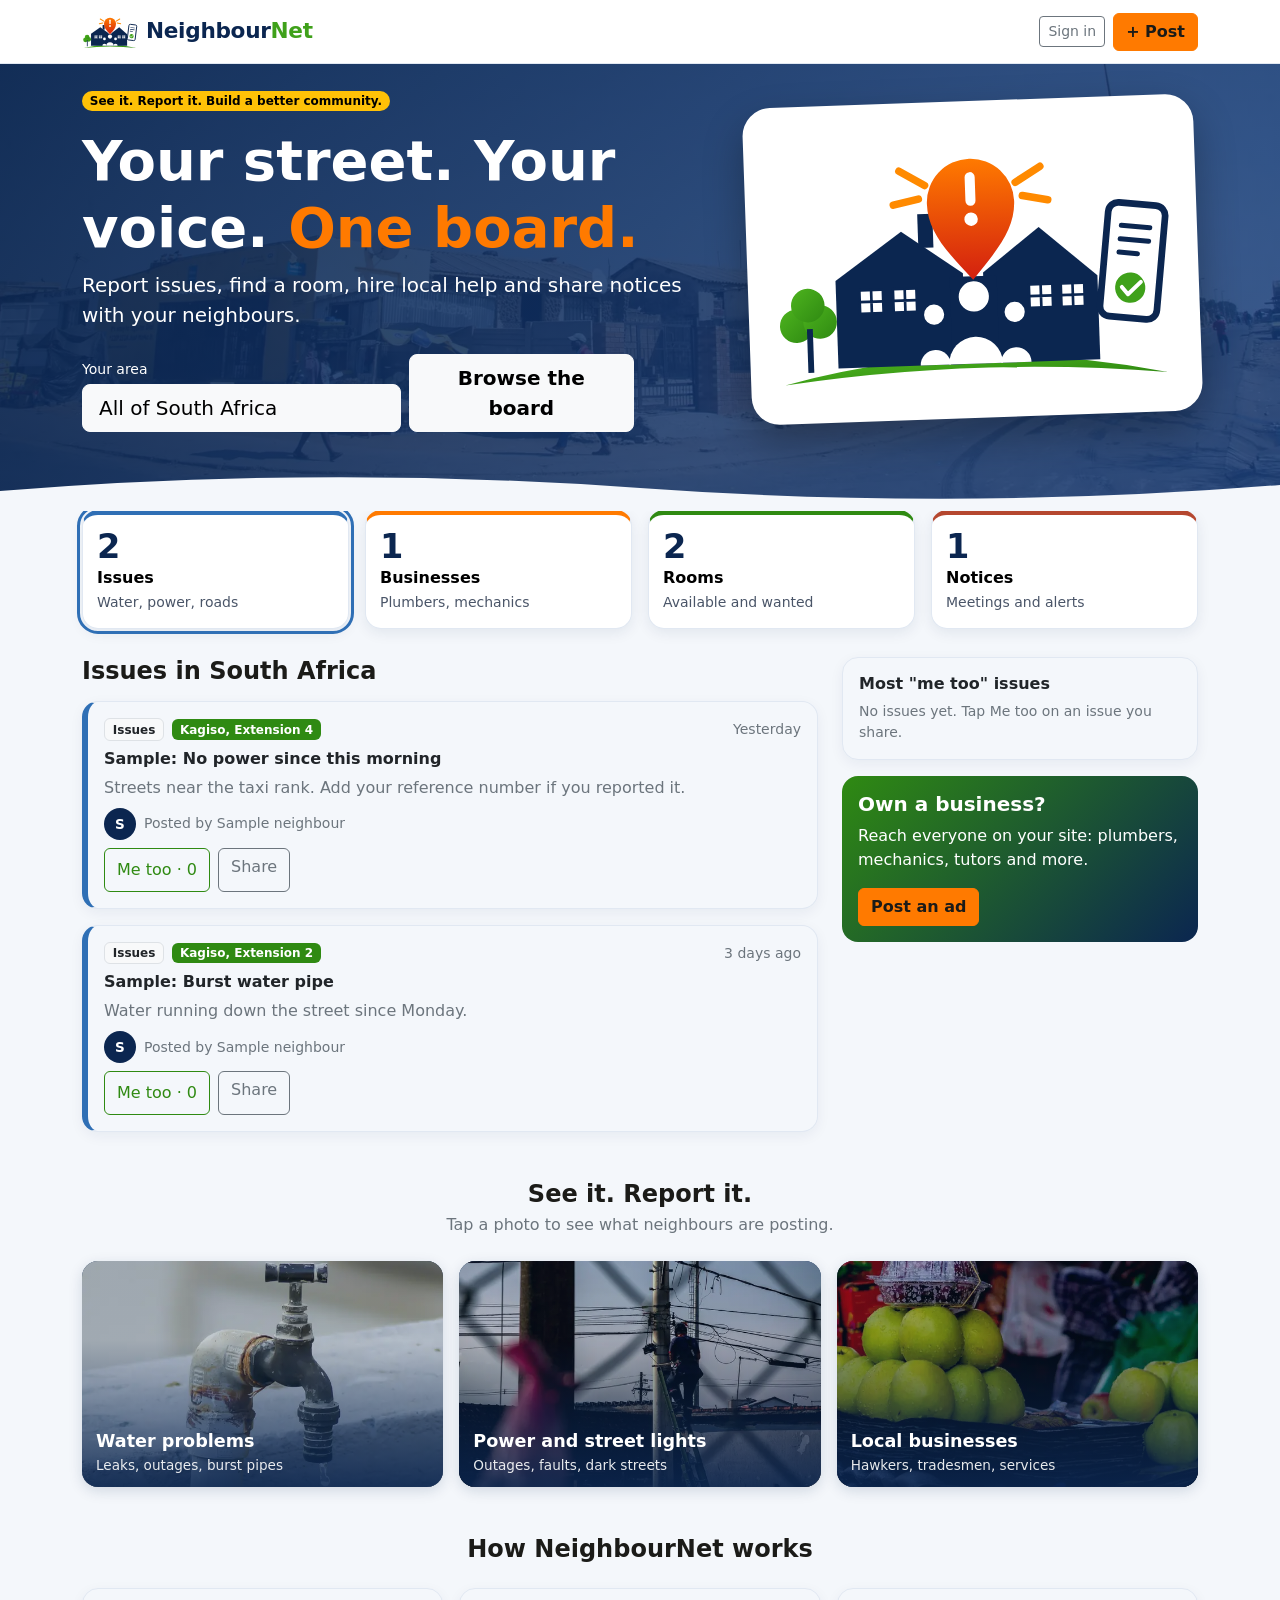
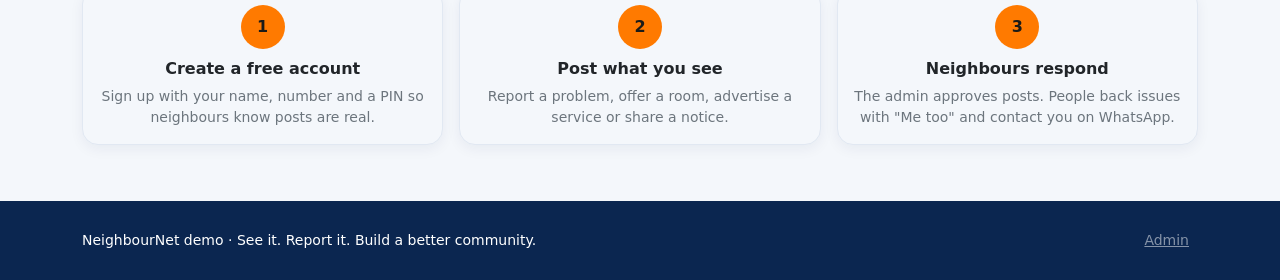
==== commit 8a1a5592: "Update index.html" ====
--- a/noticeboard/index.html
+++ b/noticeboard/index.html
@@ -22,7 +22,7 @@
     <h1 class="display-4 fw-bold">Your street. Your voice. <span class="accent">One board.</span></h1>
     <p class="lead mb-4">Report issues, find a room, hire local help and share notices with your neighbours.</p>
     <div class="row g-2 align-items-end nn-pick">
-      <div class="col-12 col-sm-7"><label for="site" class="form-label small mb-1">Your site</label><select id="site" class="form-select form-select-lg"></select></div>
+      <div class="col-12 col-sm-7"><label for="locBtn" class="form-label small mb-1">Your area</label><button type="button" id="locBtn" class="btn btn-light btn-lg w-100 text-start text-truncate">All of South Africa</button></div>
       <div class="col-12 col-sm-5"><a href="#board" class="btn btn-light btn-lg w-100 fw-semibold">Browse the board</a></div>
     </div>
   </div>
@@ -75,11 +75,21 @@
   </form>
 </dialog>
 
+<dialog id="locDlg">
+  <div class="d-grid gap-3">
+    <h2 class="h5 fw-bold mb-0">Choose your area</h2>
+    <div id="locPick" class="d-grid gap-2"></div>
+    <p id="locPath" class="small text-secondary mb-0">All of South Africa</p>
+    <button type="button" id="locAdd" class="btn btn-outline-success" hidden>+ Add an area here (admin)</button>
+    <div class="d-flex gap-2 justify-content-end"><button type="button" id="locClear" class="btn btn-outline-secondary">Clear</button><button type="button" id="locDone" class="btn btn-success">Done</button></div>
+  </div>
+</dialog>
+
 <dialog id="dlg">
   <form id="form" class="d-grid gap-3">
     <h2 class="h5 fw-bold mb-0">New post</h2>
     <div><label class="form-label" for="fCat">Category</label><select id="fCat" class="form-select" required></select></div>
-    <div><label class="form-label" for="fSite">Site</label><select id="fSite" class="form-select" required></select></div>
+    <div><span class="form-label d-block">Area</span><div id="fLoc" class="d-grid gap-2"></div></div>
     <div><label class="form-label" for="fTitle">Title</label><input id="fTitle" class="form-control" maxlength="80" required></div>
     <div><label class="form-label" for="fDetails">Details</label><textarea id="fDetails" class="form-control" maxlength="400" rows="4" required></textarea></div>
     <div><label class="form-label" for="fContact">WhatsApp or phone (optional)</label><input id="fContact" class="form-control" type="tel" inputmode="tel" maxlength="20"></div>
--- a/noticeboard/style.css
+++ b/noticeboard/style.css
@@ -5,7 +5,7 @@
 .btn-warning{--bs-btn-bg:#FF7A00;--bs-btn-border-color:#FF7A00;--bs-btn-color:#1B1B18;--bs-btn-hover-bg:#E86C00;--bs-btn-hover-border-color:#E86C00;--bs-btn-hover-color:#1B1B18;--bs-btn-active-bg:#E86C00;--bs-btn-active-color:#1B1B18}
 .nn-nav{background:#fff;border-bottom:1px solid #E1E8F2;z-index:1030}
 .brand-word{font-weight:800;font-size:1.35rem;letter-spacing:-.3px}.n1{color:var(--navy)}.n2{color:#3FA11A}
-.hero{position:relative;background:linear-gradient(135deg,#0B2650,#163F82);padding-bottom:30px}
+.hero{position:relative;background:linear-gradient(135deg,rgba(11,38,80,.93),rgba(22,63,130,.78)),url(images/hero-street.webp) center 82%/cover #0B2650;padding-bottom:30px}
 .hero .accent{color:var(--orange)}
 .hero-card{background:#fff;border-radius:28px;padding:24px;box-shadow:0 18px 40px rgba(0,0,0,.3);transform:rotate(-2deg)}
 .wave{position:absolute;left:0;right:0;bottom:-1px;width:100%;height:46px;display:block}
@@ -31,3 +31,10 @@
 #toast.show{opacity:1}
 :focus-visible{outline:3px solid var(--orange);outline-offset:2px}
 @media (prefers-reduced-motion:reduce){#toast,.stat{transition:none}.stat:hover{transform:none}}
+.photo{position:relative;display:block;width:100%;aspect-ratio:16/10;border:0;padding:0;border-radius:16px;overflow:hidden;background:#0B2650;text-align:left;cursor:pointer;box-shadow:0 4px 14px rgba(11,38,80,.15)}
+.photo img{width:100%;height:100%;object-fit:cover;display:block;transition:transform .3s}
+.photo:hover img{transform:scale(1.04)}
+.photo::after{content:"";position:absolute;inset:0;background:linear-gradient(to top,rgba(11,38,80,.9),rgba(11,38,80,.25) 65%)}
+.photo span{position:absolute;left:14px;right:14px;bottom:12px;z-index:1;color:#fff;font-weight:700;font-size:1.1rem}
+.photo small{display:block;font-weight:400;font-size:.85rem;opacity:.9}
+@media (prefers-reduced-motion:reduce){.photo img{transition:none}.photo:hover img{transform:none}}
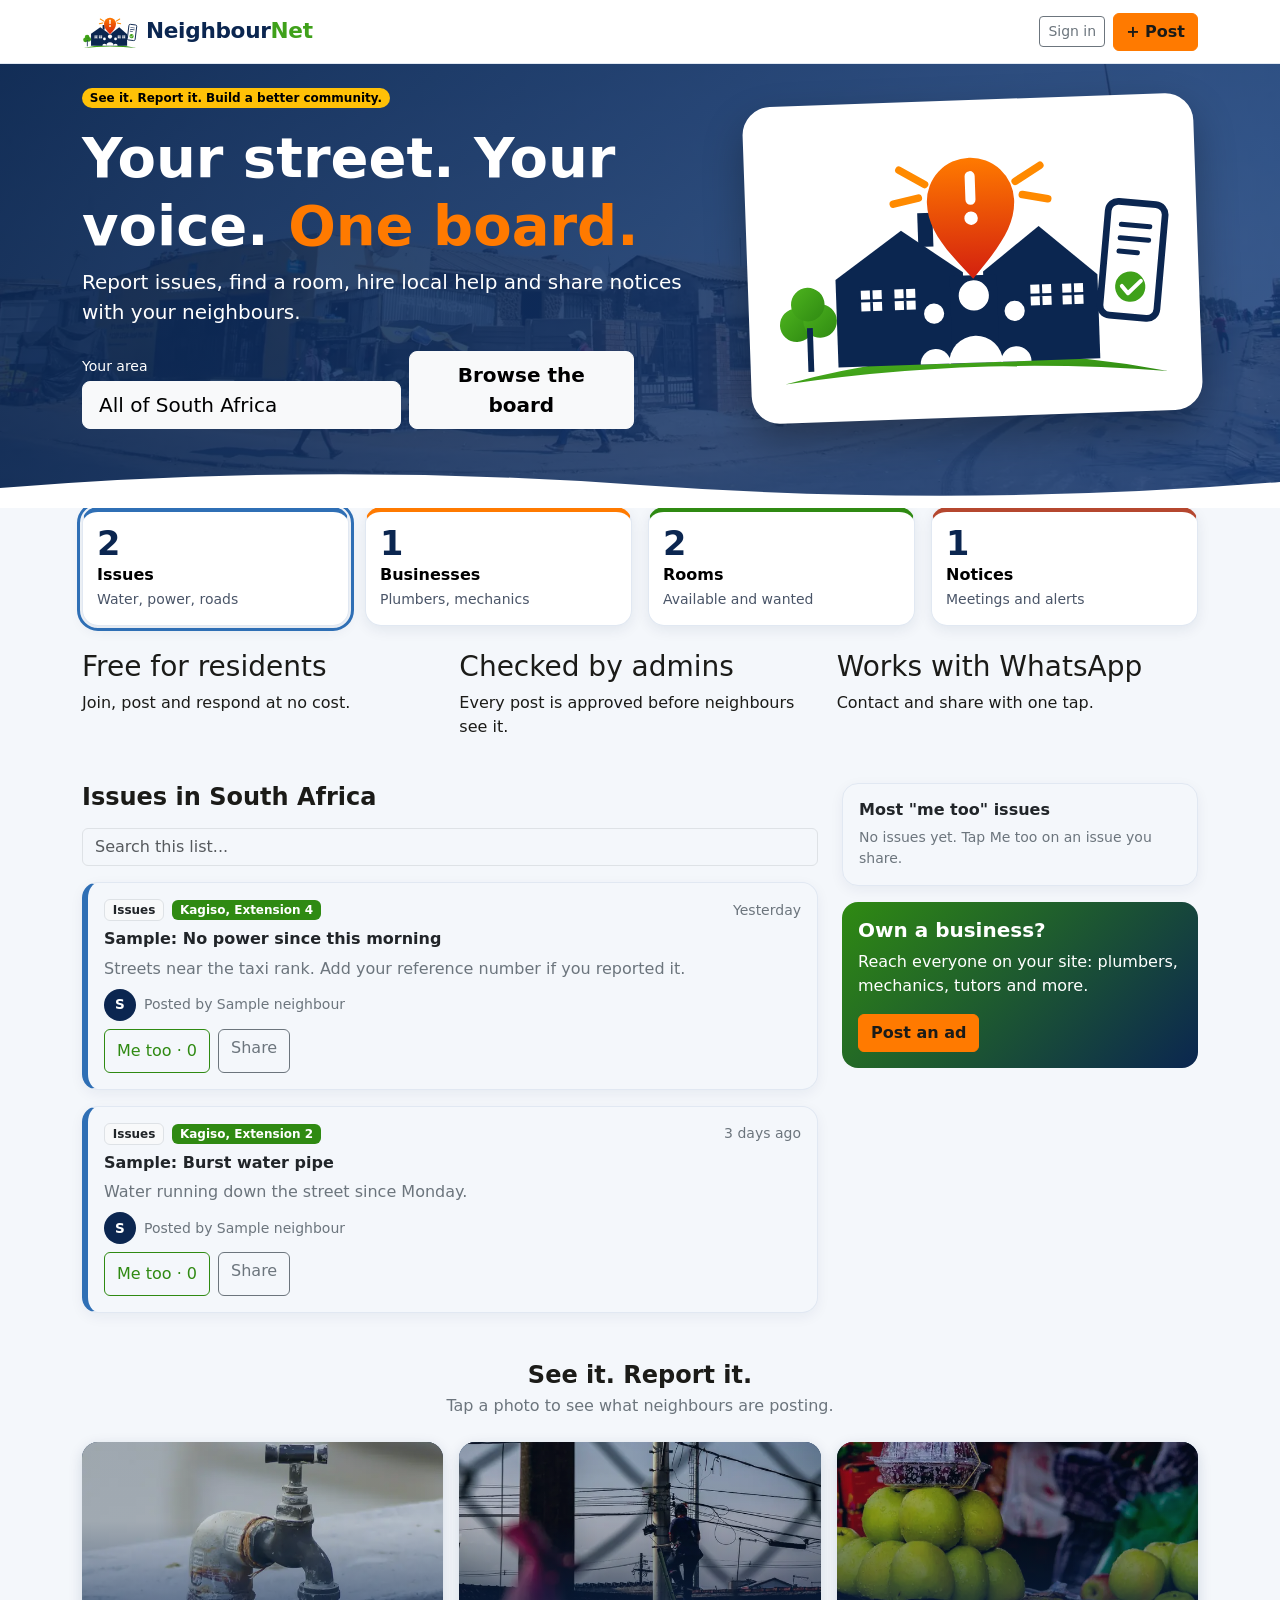
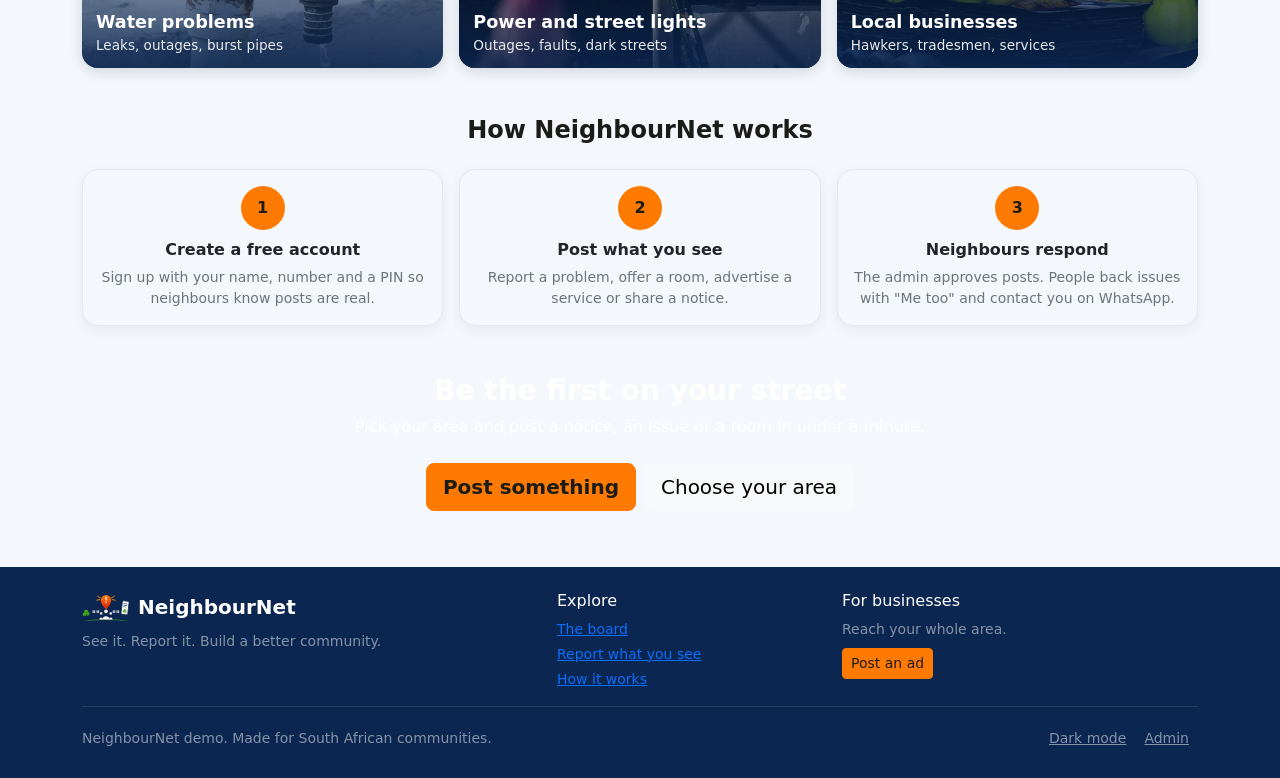
==== commit 680635ec: "Update index.html" ====
--- a/noticeboard/index.html
+++ b/noticeboard/index.html
@@ -3,14 +3,30 @@
 <head>
 <meta charset="utf-8">
 <meta name="viewport" content="width=device-width, initial-scale=1">
+<title>NeighbourNet | Free community noticeboard (demo)</title>
+<meta name="description" content="NeighbourNet is a free community noticeboard for South African neighbourhoods. Report water and power problems, find rooms to rent, hire local tradesmen and share notices.">
 <meta name="theme-color" content="#0B2650">
-<title>NeighbourNet (demo)</title>
+<!-- IMPORTANT: replace https://YOUR-USERNAME.github.io/YOUR-REPO/noticeboard/ below with your real address (3 places) so WhatsApp and Google show the preview picture. -->
+<meta property="og:type" content="website">
+<meta property="og:site_name" content="NeighbourNet">
+<meta property="og:title" content="NeighbourNet: See it. Report it. Build a better community.">
+<meta property="og:description" content="Free community noticeboard for South African neighbourhoods: issues, rooms to rent, local businesses and notices.">
+<meta property="og:url" content="https://YOUR-USERNAME.github.io/YOUR-REPO/noticeboard/">
+<meta property="og:image" content="https://YOUR-USERNAME.github.io/YOUR-REPO/noticeboard/images/og-share.jpg">
+<meta property="og:image:width" content="1200">
+<meta property="og:image:height" content="630">
+<meta name="twitter:card" content="summary_large_image">
+<link rel="icon" href="logo-mark.svg" type="image/svg+xml">
+<link rel="apple-touch-icon" href="images/apple-touch-icon.png">
+<link rel="manifest" href="manifest.webmanifest">
+<script type="application/ld+json">{"@context":"https://schema.org","@type":"WebSite","name":"NeighbourNet","description":"Free community noticeboard for South African neighbourhoods.","inLanguage":"en-ZA"}</script>
+<script>try{var t=localStorage.getItem("neighbournet-demo-v1:theme");t=t?JSON.parse(t):(matchMedia("(prefers-color-scheme: dark)").matches?"dark":"light");document.documentElement.setAttribute("data-bs-theme",t)}catch(e){}</script>
 <link rel="stylesheet" href="https://cdn.jsdelivr.net/npm/bootstrap@5.3.3/dist/css/bootstrap.min.css">
-<link rel="icon" href="logo-mark.svg" type="image/svg+xml">
 <link rel="stylesheet" href="style.css">
 <script src="app.js" defer></script>
 </head>
 <body>
+<a class="visually-hidden-focusable btn btn-warning m-2" href="#board">Skip to the board</a>
 <nav class="navbar nn-nav sticky-top"><div class="container">
   <a class="navbar-brand d-flex align-items-center gap-2" href="#"><img src="logo-mark.svg" alt="" width="56" height="37"><span class="brand-word"><span class="n1">Neighbour</span><span class="n2">Net</span></span></a>
   <div class="d-flex align-items-center gap-2"><span id="navUser" class="d-flex align-items-center gap-2"></span><button type="button" class="btn btn-warning fw-semibold js-post">+ Post</button></div>
@@ -18,7 +34,7 @@
 
 <header class="hero text-white"><div class="container pt-4 pb-5"><div class="row align-items-center g-4">
   <div class="col-lg-7">
-    <span class="badge rounded-pill text-bg-warning mb-3">See it. Report it. Build a better community.</span>
+    <div class="d-flex flex-wrap gap-2 mb-3"><span class="badge rounded-pill text-bg-warning">See it. Report it. Build a better community.</span><span id="livePill" class="badge rounded-pill bg-light text-dark live"></span></div>
     <h1 class="display-4 fw-bold">Your street. Your voice. <span class="accent">One board.</span></h1>
     <p class="lead mb-4">Report issues, find a room, hire local help and share notices with your neighbours.</p>
     <div class="row g-2 align-items-end nn-pick">
@@ -28,16 +44,29 @@
   </div>
   <div class="col-lg-5 d-none d-lg-block"><div class="hero-card"><img src="logo-mark.svg" alt="" class="w-100"></div></div>
 </div></div>
-<svg class="wave" viewBox="0 0 1440 60" preserveAspectRatio="none" aria-hidden="true"><path d="M0 34Q360 0 720 30T1440 26V60H0Z" fill="#F4F7FB"/></svg>
+<svg class="wave" viewBox="0 0 1440 60" preserveAspectRatio="none" aria-hidden="true"><path d="M0 34Q360 0 720 30T1440 26V60H0Z" fill="currentColor"/></svg>
 </header>
+
+<noscript><div class="alert alert-warning m-3">NeighbourNet needs JavaScript to show the noticeboard. Please turn it on in your browser.</div></noscript>
 
 <main class="container nn-main">
   <section aria-label="Overview"><div class="row g-3" id="stats"></div></section>
+
+  <section class="row g-3 mt-2" aria-label="Why NeighbourNet">
+    <div class="col-md-4"><div class="trust"><span class="ico" data-icon="users" aria-hidden="true"></span><div><h3>Free for residents</h3><p>Join, post and respond at no cost.</p></div></div></div>
+    <div class="col-md-4"><div class="trust"><span class="ico" data-icon="shield" aria-hidden="true"></span><div><h3>Checked by admins</h3><p>Every post is approved before neighbours see it.</p></div></div></div>
+    <div class="col-md-4"><div class="trust"><span class="ico" data-icon="chat" aria-hidden="true"></span><div><h3>Works with WhatsApp</h3><p>Contact and share with one tap.</p></div></div></div>
+  </section>
+
   <div class="row g-4 mt-1" id="board">
-    <div class="col-lg-8"><h2 id="feedTitle" class="h4 fw-bold mb-3"></h2><div id="list" class="d-grid gap-3" aria-live="polite"></div></div>
+    <div class="col-lg-8">
+      <h2 id="feedTitle" class="h4 fw-bold mb-3"></h2>
+      <input id="q" type="search" class="form-control mb-3" placeholder="Search this list..." aria-label="Search posts" autocomplete="off">
+      <div id="list" class="d-grid gap-3" aria-live="polite"></div>
+    </div>
     <aside class="col-lg-4 d-grid gap-3 align-content-start">
       <div class="card nn-card"><div class="card-body"><h3 class="h6 fw-bold">Most "me too" issues</h3><ol id="top" class="list-unstyled mb-0 d-grid gap-2"></ol></div></div>
-      <div class="card ad-card"><div class="card-body"><h3 class="h5 fw-bold">Own a business?</h3><p class="mb-3">Reach everyone on your site: plumbers, mechanics, tutors and more.</p><button type="button" class="btn btn-warning fw-semibold" id="adBtn">Post an ad</button></div></div>
+      <div class="card ad-card"><div class="card-body"><h3 class="h5 fw-bold">Own a business?</h3><p class="mb-3">Reach everyone on your site: plumbers, mechanics, tutors and more.</p><button type="button" class="btn btn-warning fw-semibold js-ad" id="adBtn">Post an ad</button></div></div>
     </aside>
   </div>
 
@@ -56,6 +85,11 @@
       <div class="col-md-4"><div class="card nn-card h-100"><div class="card-body"><div class="step">2</div><h3 class="h6 fw-bold">Post what you see</h3><p class="small text-secondary mb-0">Report a problem, offer a room, advertise a service or share a notice.</p></div></div></div>
       <div class="col-md-4"><div class="card nn-card h-100"><div class="card-body"><div class="step">3</div><h3 class="h6 fw-bold">Neighbours respond</h3><p class="small text-secondary mb-0">The admin approves posts. People back issues with "Me too" and contact you on WhatsApp.</p></div></div></div>
     </div>
+  </section>
+
+  <section class="cta text-center text-white mt-5" aria-labelledby="go"><h2 id="go" class="h3 fw-bold">Be the first on your street</h2>
+    <p class="mb-4">Pick your area and post a notice, an issue or a room in under a minute.</p>
+    <div class="d-flex flex-wrap gap-2 justify-content-center"><button type="button" class="btn btn-warning btn-lg fw-semibold js-post">Post something</button><button type="button" class="btn btn-light btn-lg js-loc">Choose your area</button></div>
   </section>
 </main>
 
@@ -98,7 +132,15 @@
   </form>
 </dialog>
 
-<footer class="nn-foot"><div class="container py-4 d-flex flex-wrap gap-2 justify-content-between align-items-center small"><span>NeighbourNet demo &middot; See it. Report it. Build a better community.</span><button id="adminBtn" type="button" class="btn btn-link btn-sm text-white-50">Admin</button></div></footer>
+<footer class="nn-foot"><div class="container py-4">
+  <div class="row g-4">
+    <div class="col-md-5"><div class="d-flex align-items-center gap-2 mb-2"><span class="badge-logo"><img src="logo-mark.svg" alt="" width="48" height="32"></span><b class="fs-5">NeighbourNet</b></div><p class="small mb-0 text-white-50">See it. Report it. Build a better community.</p></div>
+    <div class="col-6 col-md-3"><h2 class="h6">Explore</h2><ul class="list-unstyled small mb-0 d-grid gap-1"><li><a href="#board">The board</a></li><li><a href="#see">Report what you see</a></li><li><a href="#how">How it works</a></li></ul></div>
+    <div class="col-6 col-md-4"><h2 class="h6">For businesses</h2><p class="small text-white-50 mb-2">Reach your whole area.</p><button type="button" class="btn btn-warning btn-sm js-ad">Post an ad</button></div>
+  </div>
+  <hr class="border-secondary">
+  <div class="d-flex flex-wrap gap-2 justify-content-between align-items-center small"><span class="text-white-50">NeighbourNet demo. Made for South African communities.</span><span><button id="themeBtn" type="button" class="btn btn-link btn-sm text-white-50">Dark mode</button><button id="adminBtn" type="button" class="btn btn-link btn-sm text-white-50">Admin</button></span></div>
+</div></footer>
 <div id="toast" role="status"></div>
 </body>
 </html>
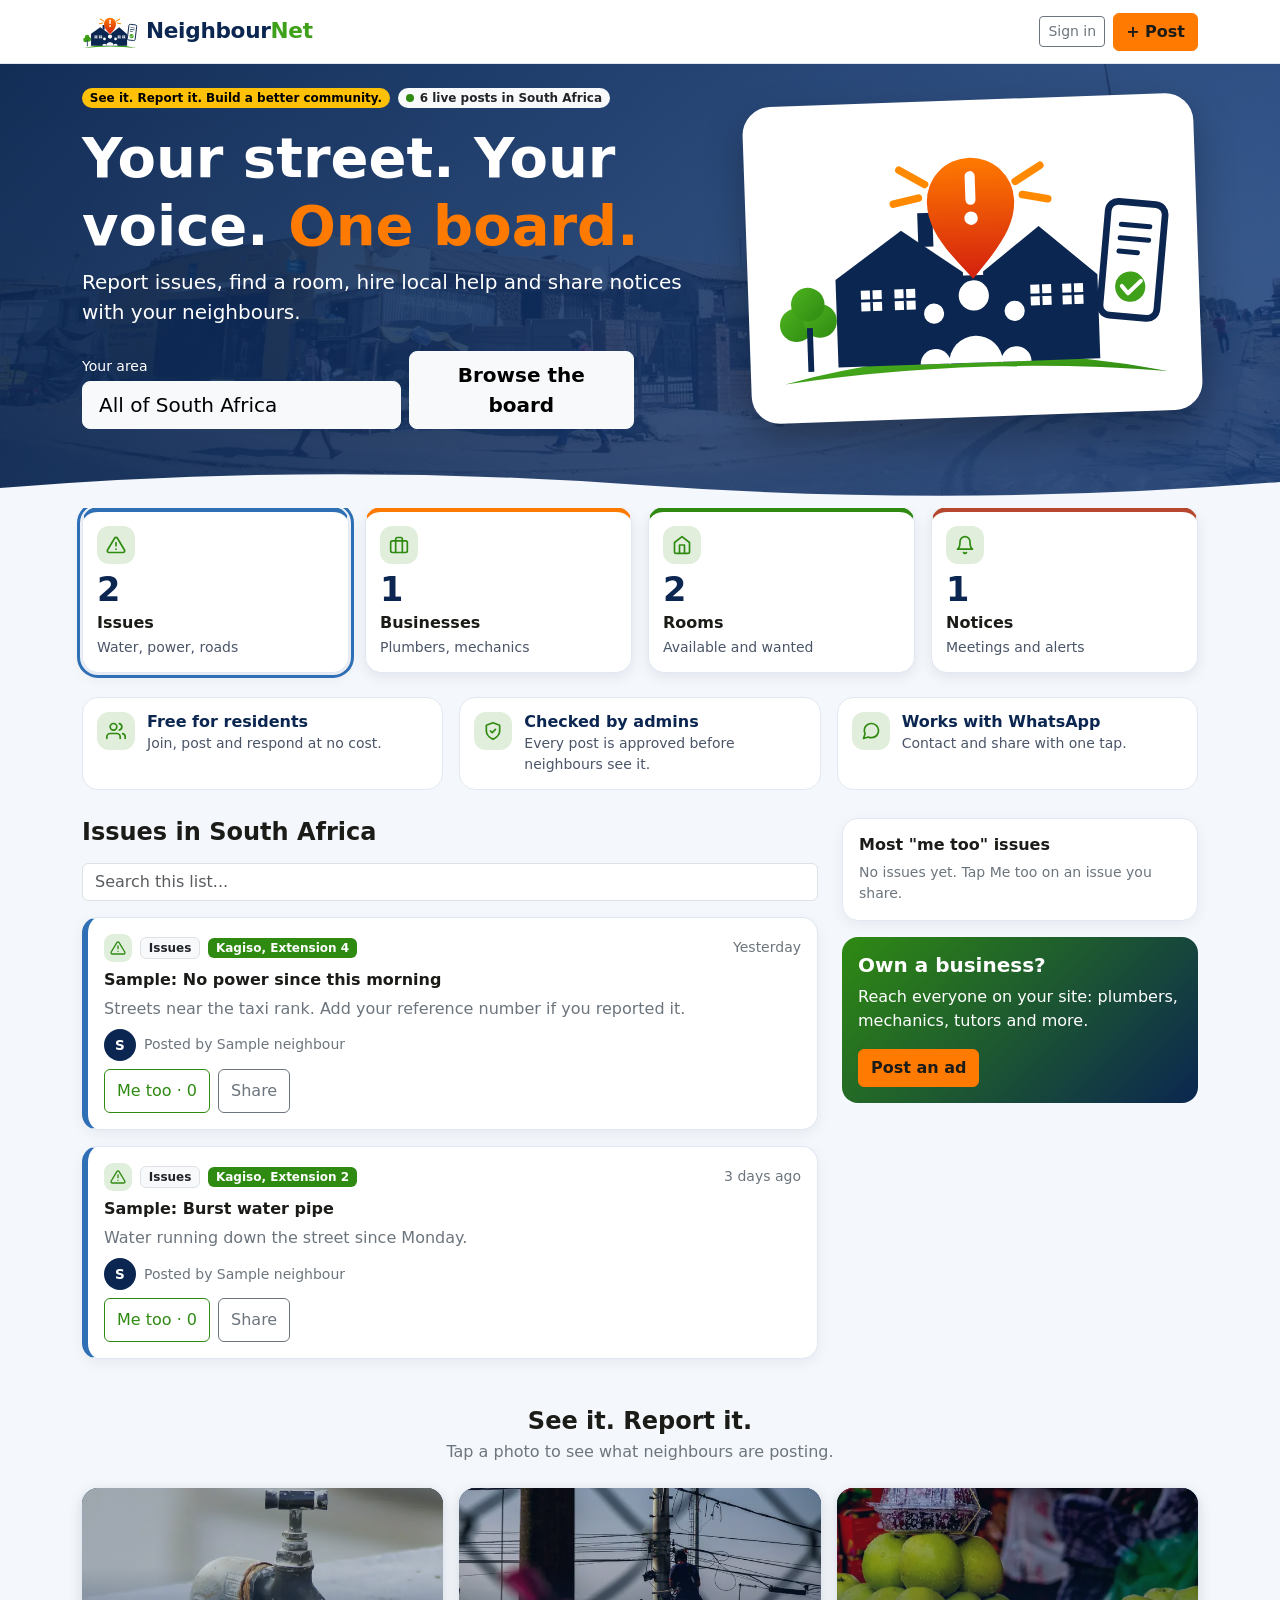
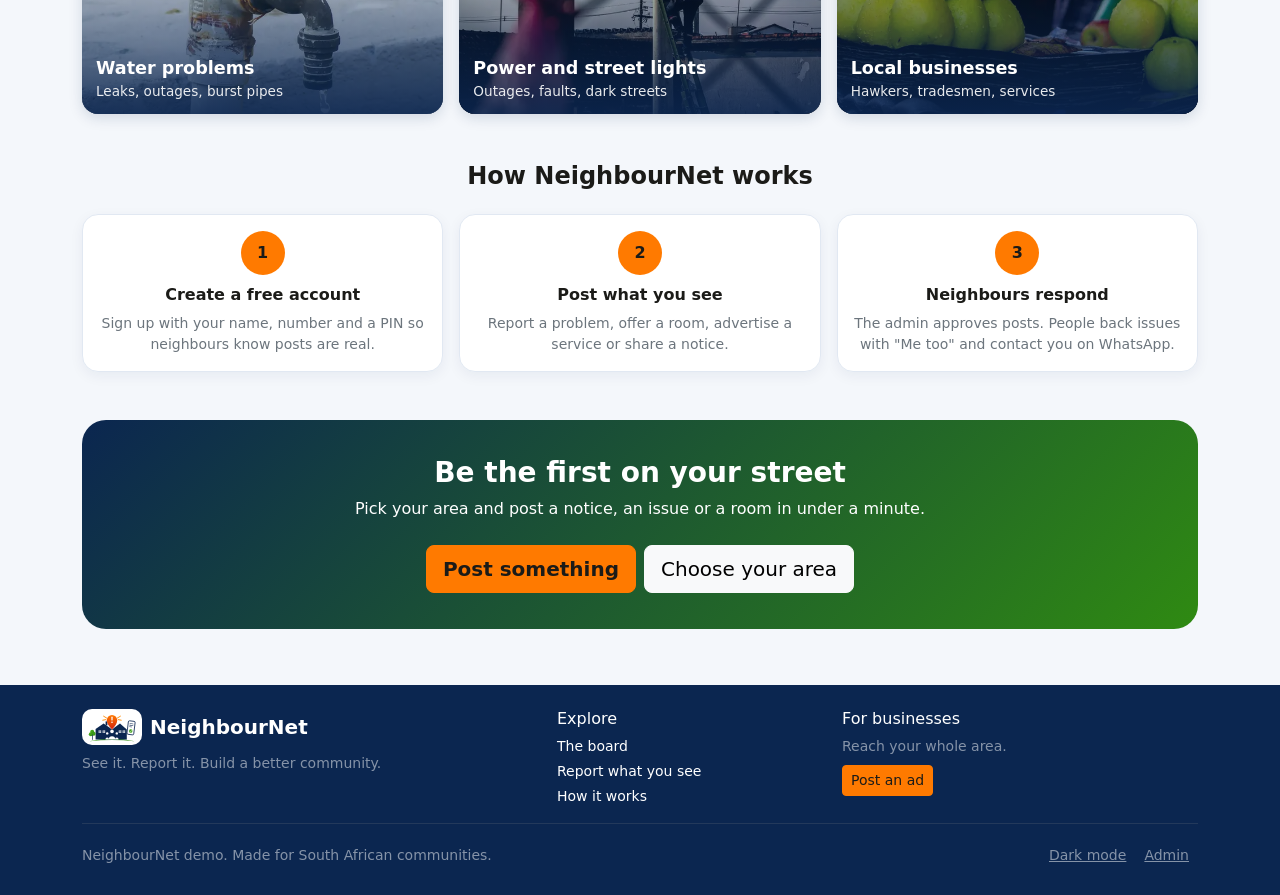
==== commit 8e841d64: "Update index.html" ====
--- a/noticeboard/index.html
+++ b/noticeboard/index.html
@@ -6,13 +6,13 @@
 <title>NeighbourNet | Free community noticeboard (demo)</title>
 <meta name="description" content="NeighbourNet is a free community noticeboard for South African neighbourhoods. Report water and power problems, find rooms to rent, hire local tradesmen and share notices.">
 <meta name="theme-color" content="#0B2650">
-<!-- IMPORTANT: replace https://YOUR-USERNAME.github.io/YOUR-REPO/noticeboard/ below with your real address (3 places) so WhatsApp and Google show the preview picture. -->
+<!-- Share preview address: if the noticeboard ever moves (for example to your own domain), change the two addresses below. -->
 <meta property="og:type" content="website">
 <meta property="og:site_name" content="NeighbourNet">
 <meta property="og:title" content="NeighbourNet: See it. Report it. Build a better community.">
 <meta property="og:description" content="Free community noticeboard for South African neighbourhoods: issues, rooms to rent, local businesses and notices.">
-<meta property="og:url" content="https://YOUR-USERNAME.github.io/YOUR-REPO/noticeboard/">
-<meta property="og:image" content="https://YOUR-USERNAME.github.io/YOUR-REPO/noticeboard/images/og-share.jpg">
+<meta property="og:url" content="https://lebogangdiale.github.io/noticeboard/">
+<meta property="og:image" content="https://lebogangdiale.github.io/noticeboard/images/og-share.jpg">
 <meta property="og:image:width" content="1200">
 <meta property="og:image:height" content="630">
 <meta name="twitter:card" content="summary_large_image">
--- a/noticeboard/style.css
+++ b/noticeboard/style.css
@@ -1,40 +1,58 @@
-:root{--navy:#0B2650;--green:#2F8A12;--orange:#FF7A00;--bs-success:#2F8A12;--bs-success-rgb:47,138,18;--bs-body-bg:#F4F7FB;--bs-body-font-family:system-ui,-apple-system,"Segoe UI",Roboto,sans-serif}
-body{background:#F4F7FB;color:#1B1B18}
+:root{--navy:#0B2650;--orange:#FF7A00;--nn-bg:#F4F7FB;--nn-surface:#fff;--nn-ink:#1B1B18;--nn-head:#0B2650;--nn-line:#E1E8F2;--nn-muted:#4A5568;--bs-success:#2F8A12;--bs-success-rgb:47,138,18;--bs-body-font-family:system-ui,-apple-system,"Segoe UI",Roboto,sans-serif}
+[data-bs-theme=dark]{--nn-bg:#0E1626;--nn-surface:#16213A;--nn-ink:#E8EDF5;--nn-head:#CFE0FF;--nn-line:#26334F;--nn-muted:#A9B6CC}
+html{scroll-behavior:smooth}
+body{background:var(--nn-bg);color:var(--nn-ink)}
+#board,#see,#how{scroll-margin-top:76px}
 .btn-success{--bs-btn-bg:#2F8A12;--bs-btn-border-color:#2F8A12;--bs-btn-hover-bg:#26700e;--bs-btn-hover-border-color:#26700e;--bs-btn-active-bg:#26700e}
 .btn-outline-success{--bs-btn-color:#2F8A12;--bs-btn-border-color:#2F8A12;--bs-btn-hover-bg:#2F8A12;--bs-btn-hover-border-color:#2F8A12;--bs-btn-hover-color:#fff;--bs-btn-active-bg:#2F8A12}
+[data-bs-theme=dark] .btn-outline-success{--bs-btn-color:#7BD957}
 .btn-warning{--bs-btn-bg:#FF7A00;--bs-btn-border-color:#FF7A00;--bs-btn-color:#1B1B18;--bs-btn-hover-bg:#E86C00;--bs-btn-hover-border-color:#E86C00;--bs-btn-hover-color:#1B1B18;--bs-btn-active-bg:#E86C00;--bs-btn-active-color:#1B1B18}
 .nn-nav{background:#fff;border-bottom:1px solid #E1E8F2;z-index:1030}
-.brand-word{font-weight:800;font-size:1.35rem;letter-spacing:-.3px}.n1{color:var(--navy)}.n2{color:#3FA11A}
-.hero{position:relative;background:linear-gradient(135deg,rgba(11,38,80,.93),rgba(22,63,130,.78)),url(images/hero-street.webp) center 82%/cover #0B2650;padding-bottom:30px}
+.brand-word{font-weight:800;font-size:1.35rem;letter-spacing:-.3px}.n1{color:#0B2650}.n2{color:#3FA11A}
+.hero{position:relative;color:#fff;background:linear-gradient(135deg,rgba(11,38,80,.93),rgba(22,63,130,.78)),url(images/hero-street.webp) center 82%/cover #0B2650;padding-bottom:30px}
 .hero .accent{color:var(--orange)}
 .hero-card{background:#fff;border-radius:28px;padding:24px;box-shadow:0 18px 40px rgba(0,0,0,.3);transform:rotate(-2deg)}
-.wave{position:absolute;left:0;right:0;bottom:-1px;width:100%;height:46px;display:block}
+.wave{position:absolute;left:0;right:0;bottom:-1px;width:100%;height:46px;display:block;color:var(--nn-bg)}
 .nn-pick{max-width:560px}
+.live::before{content:"";display:inline-block;width:8px;height:8px;border-radius:50%;background:#2F8A12;margin-right:6px;animation:pulse 1.8s infinite}
+@keyframes pulse{0%{box-shadow:0 0 0 0 rgba(47,138,18,.6)}70%{box-shadow:0 0 0 7px rgba(47,138,18,0)}100%{box-shadow:0 0 0 0 rgba(47,138,18,0)}}
 .nn-main{margin-top:-8px;padding-bottom:56px}
-.stat{text-align:left;border:1px solid #E1E8F2;border-top:5px solid var(--c);border-radius:16px;background:#fff;padding:14px;width:100%;min-height:44px;cursor:pointer;box-shadow:0 4px 14px rgba(11,38,80,.08);transition:transform .15s}
-.stat:hover{transform:translateY(-3px)}
+.ico{--c:#2F8A12;width:38px;height:38px;border-radius:12px;display:grid;place-items:center;flex:none;color:var(--c);background:var(--nn-line);background:color-mix(in srgb,var(--c) 15%,transparent)}
+.ico svg{width:20px;height:20px;fill:none;stroke:currentColor;stroke-width:2;stroke-linecap:round;stroke-linejoin:round}
+.ico.sm{width:28px;height:28px;border-radius:9px}.ico.sm svg{width:16px;height:16px}
+.stat{text-align:left;border:1px solid var(--nn-line);border-top:5px solid var(--c);border-radius:16px;background:var(--nn-surface);color:var(--nn-ink);padding:14px;width:100%;min-height:44px;cursor:pointer;box-shadow:0 4px 14px rgba(11,38,80,.08);transition:transform .15s,box-shadow .15s;display:grid;gap:2px}
+.stat:hover{transform:translateY(-3px);box-shadow:0 10px 24px rgba(11,38,80,.15)}
 .stat[aria-pressed=true]{outline:3px solid var(--c);outline-offset:2px}
-.stat b{display:block;font-size:2.1rem;line-height:1.1;color:var(--navy)}
-.stat span{display:block;font-weight:600}.stat small{color:#4A5568}
-.nn-card{border-radius:16px;border-color:#E1E8F2;box-shadow:0 4px 14px rgba(11,38,80,.06)}
+.stat .ico{margin-bottom:6px}
+.stat b{font-size:2.1rem;line-height:1.1;color:var(--nn-head)}
+.stat span:not(.ico){font-weight:600}.stat small{color:var(--nn-muted)}
+.trust{display:flex;gap:12px;align-items:flex-start;background:var(--nn-surface);border:1px solid var(--nn-line);border-radius:16px;padding:14px;height:100%}
+.trust h3{font-size:1rem;margin:0 0 2px;font-weight:700;color:var(--nn-head)}.trust p{margin:0;font-size:.875rem;color:var(--nn-muted)}
+.nn-card{--bs-card-bg:var(--nn-surface);--bs-card-border-color:var(--nn-line);--bs-card-color:var(--nn-ink);border-radius:16px;box-shadow:0 4px 14px rgba(11,38,80,.06)}
+.nn-card .btn{min-height:44px}
 .post{border-left:6px solid var(--c)}
-.nn-card .btn{min-height:44px}
+.rise{animation:rise .35s ease both}
+@keyframes rise{from{opacity:0;transform:translateY(10px)}to{opacity:1;transform:none}}
 .avatar{width:32px;height:32px;border-radius:50%;background:var(--navy);color:#fff;font-weight:700;font-size:.85rem;display:grid;place-items:center;flex:none}
+[data-bs-theme=dark] .avatar{background:#2B4A8B}
 .pre{white-space:pre-line}
+.empty-state img{background:#fff;border-radius:18px;padding:10px;margin-bottom:12px}
 .ad-card{border:0;border-radius:16px;background:linear-gradient(135deg,#2F8A12,#0B2650);color:#fff}
 .step{width:44px;height:44px;border-radius:50%;background:var(--orange);color:#1B1B18;font-weight:800;display:grid;place-items:center;margin:0 auto 10px}
-.tops button{background:none;border:0;padding:0;text-align:left;color:#1B1B18}
-.nn-foot{background:var(--navy);color:#fff}
-dialog{border:0;border-radius:18px;padding:18px;width:min(92vw,460px);background:#F4F7FB}
-dialog::backdrop{background:rgba(11,38,80,.55)}
-#toast{position:fixed;left:50%;bottom:24px;transform:translateX(-50%);background:#1B1B18;color:#fff;padding:10px 16px;border-radius:12px;font-size:14px;opacity:0;pointer-events:none;transition:opacity .2s;max-width:90vw;z-index:2000}
-#toast.show{opacity:1}
-:focus-visible{outline:3px solid var(--orange);outline-offset:2px}
-@media (prefers-reduced-motion:reduce){#toast,.stat{transition:none}.stat:hover{transform:none}}
+.tops button{background:none;border:0;padding:0;text-align:left;color:var(--nn-ink)}
+.cta{background:linear-gradient(135deg,#0B2650,#2F8A12);border-radius:24px;padding:36px 20px}
 .photo{position:relative;display:block;width:100%;aspect-ratio:16/10;border:0;padding:0;border-radius:16px;overflow:hidden;background:#0B2650;text-align:left;cursor:pointer;box-shadow:0 4px 14px rgba(11,38,80,.15)}
 .photo img{width:100%;height:100%;object-fit:cover;display:block;transition:transform .3s}
 .photo:hover img{transform:scale(1.04)}
 .photo::after{content:"";position:absolute;inset:0;background:linear-gradient(to top,rgba(11,38,80,.9),rgba(11,38,80,.25) 65%)}
 .photo span{position:absolute;left:14px;right:14px;bottom:12px;z-index:1;color:#fff;font-weight:700;font-size:1.1rem}
 .photo small{display:block;font-weight:400;font-size:.85rem;opacity:.9}
-@media (prefers-reduced-motion:reduce){.photo img{transition:none}.photo:hover img{transform:none}}
+.nn-foot{background:var(--navy);color:#fff}
+.nn-foot a{color:#fff;text-decoration:none}.nn-foot a:hover{text-decoration:underline}
+.badge-logo{background:#fff;border-radius:10px;padding:2px 6px;display:inline-flex}
+dialog{border:0;border-radius:18px;padding:18px;width:min(92vw,460px);background:var(--nn-bg);color:var(--nn-ink)}
+dialog::backdrop{background:rgba(11,38,80,.55)}
+#toast{position:fixed;left:50%;bottom:24px;transform:translateX(-50%);background:#1B1B18;color:#fff;padding:10px 16px;border-radius:12px;font-size:14px;opacity:0;pointer-events:none;transition:opacity .2s;max-width:90vw;z-index:2000}
+#toast.show{opacity:1}
+:focus-visible{outline:3px solid var(--orange);outline-offset:2px}
+@media (prefers-reduced-motion:reduce){html{scroll-behavior:auto}#toast,.stat,.photo img{transition:none}.stat:hover,.photo:hover img{transform:none}.rise,.live::before{animation:none}}
